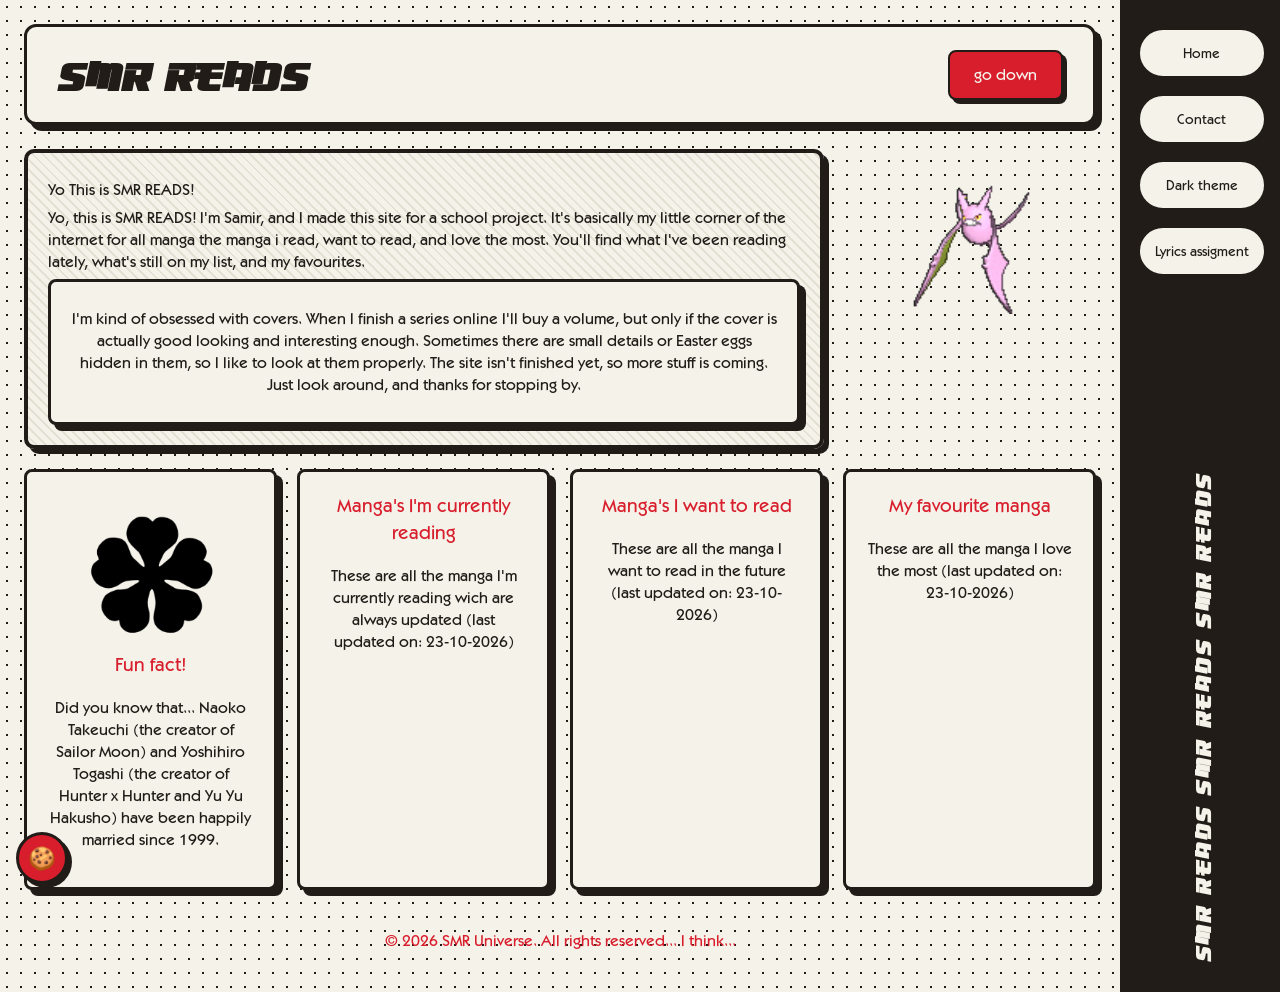
==== index.html @ 3b57c940 "update" ====
<!doctype html>
<html lang="nl">
  <head>
    <meta charset="UTF-8" />
    <meta name="viewport" content="width=device-width, initial-scale=1.0" />
    <meta name="color-scheme" content="dark light" />
    <title>SMR UNIVERSE</title>
    <link rel="stylesheet" href="./assets/style/normal.css" />
    <script src="./assets/theme.js"></script>
    <script src="./assets/cookie.js" defer></script>
  </head>

  <body>
    <aside>
      <nav>
        <ul>
          <li><a href="/">Home</a></li>
          <li><a href="/contact.html">Contact</a></li>
          <li><a href="#" id="theme-toggle">Dark theme</a></li>
          <li><a href="/Intergalactic lyrics/intergalactic.html">Lyrics assigment
          </a></li>
        </ul>
      </nav>
      <h1>SMR READS SMR READS SMR READS</h1>
    </aside>

    <header>
      <h2>SMR READS</h2>
      <a id="cta" href="#versions">go down </a>
    </header>

    <main>
      <section class="sectie-plaatje">
        <img src="./assets/style/piccies/crobat.gif" alt="Shiny Crobat" />
      </section>

      <section id="intro-tekst">
        <p>Yo This is SMR READS!</p>
        <p>Yo, this is SMR READS! I'm Samir, and I made this site for a school project. 
          It's basically my little corner of the internet for all manga the manga i read, want to read, and love the most.
          You'll find what I've been reading lately, what's still on my list, and my favourites.</p>
          <article>
        <p>I'm kind of obsessed with covers. When I finish a series online I'll buy a volume, 
          but only if the cover is actually good looking and interesting enough. Sometimes there are small details or Easter eggs hidden in them, so I like to look at them properly.
          The site isn't finished yet, so more stuff is coming. Just look around, and thanks for stopping by.</p>
          </article>
      </section>

      <section id="versions">
        <article>
          <img class="spin" src="assets/style/piccies/black clover.png" alt="Five leaf clover from black clover" />
          <h3>Fun fact!</h3>
          <p>Did you know that... Naoko Takeuchi (the creator of Sailor Moon) and Yoshihiro Togashi (the creator of Hunter x Hunter and Yu Yu Hakusho) have been happily married since 1999.</p>
        </article>

        <a class="kaart" href="manga-read.html">
          <article>
            <h3>Manga's I'm currently reading</h3>
            <p>These are all the manga I'm currently reading wich are always updated (last updated on: 23-10-2026)</p>
          </article>
        </a>

        <a class="kaart" href="manga-want.html">
          <article>
            <h3>Manga's I want to read</h3>
            <p>These are all the manga I want to read in the future (last updated on: 23-10-2026)</p>
          </article>
        </a>

        <a class="kaart" href="manga-favourite.html">
          <article>
            <h3>My favourite manga</h3>
            <p>These are all the manga I love the most (last updated on: 23-10-2026)</p>
          </article>
        </a>
      </section>
    </main>

    <footer>
      <p>&copy; 2026 SMR Universe. All rights reserved... I think...</p>
    </footer>

    <script>
      document.getElementById("cta").addEventListener("click", (e) => {
        e.preventDefault();
        document.getElementById("versions").scrollIntoView({ behavior: "smooth" });
      });
    </script>
  </body>
</html>
---- assets/style/normal.css ----
@font-face {
  font-family: "ITCKabelStdMedium";
  src: url("../type/ITCKabelStdMedium.TTF") format("truetype");
  font-weight: 800;
}

@font-face {
  font-family: "OsakaRe";
  src: url("../type/osaka-re.ttf") format("truetype");
  font-weight: normal;
  font-style: normal;
}

:root {
  --side: 160px;
  color-scheme: dark;
  color: #211c18;
  background: #d8c9a8;
}

* { box-sizing: border-box; }

html {
  scroll-behavior: smooth;
}

/* LAYOUT */
body {
  display: grid;
  grid-template-columns: 1fr var(--side);
  grid-template-rows: auto 1fr auto;
  grid-template-areas:
    "kop     zijbalk"
    "inhoud  zijbalk"
    "voet    zijbalk";
  min-height: 100vh;
  margin: 0;
  font-family: "ITCKabelStdMedium", system-ui;
  background:
    radial-gradient(circle, #211c18 1.5px, transparent 1.5px) 0 0/14px 14px,
    #f5f2ea;
}

/* ZIJBALK */
aside {
  grid-area: zijbalk;
  display: grid;
  grid-template-rows: 1fr auto;
  justify-items: center;
  gap: 24px;
  padding: 30px 0;
  border-left: 3px solid #211c18;
  background: #211c18;
}

aside nav ul {
  display: grid;
  gap: 20px;
  margin: 0;
  padding: 0;
  list-style: none;
}

aside nav a {
  display: grid;
  place-items: center;
  width: 124px;
  height: 46px;
  padding: 0 8px;
  color: #211c18;
  font-size: .9rem;
  text-decoration: none;
  border: 2px solid #f5f2ea;
  border-radius: 999px;
  background: #f5f2ea;
  transition: transform .2s ease, background .2s ease, color .2s ease;
}

aside nav a:hover {
  background: #d81e2c;
  border-color: #d81e2c;
  color: #f5f2ea;
  transform: scale(1.1) rotate(-3deg);
}

aside h1 {
  margin: 0;
  writing-mode: vertical-rl;
  transform: rotate(180deg);
  color: #f5f2ea;
  font-size: clamp(1.2rem, 2vw, 1.8rem);
  letter-spacing: .1em;
}

/* KOP */
header {
  grid-area: kop;
  display: grid;
  grid-template-columns: 1fr auto;
  align-items: center;
  gap: 16px;
  margin: 24px 24px 0;
  padding: 20px 30px;
  border: 3px solid #211c18;
  border-radius: 12px;
  background: #f5f2ea;
  box-shadow: 6px 6px 0 #211c18;
}

header h2 {
  margin: 0;
  color: #211c18;
  font-size: 3rem;
}

h1, h2 {
  font-family: "OsakaRe", serif;
}

#cta {
  padding: 12px 24px;
  color: #f5f2ea;
  text-decoration: none;
  font-weight: bold;
  background: #d81e2c;
  border: 2px solid #211c18;
  border-radius: 8px;
  box-shadow: 4px 4px 0 #211c18;
  transition: transform .15s ease, box-shadow .15s ease, background .15s ease;
}

#cta:hover {
  background: #a5121d;
  transform: translate(-2px, -2px) rotate(-2deg);
  box-shadow: 6px 6px 0 #211c18;
}

#cta:active {
  transform: translate(2px, 2px);
  box-shadow: 1px 1px 0 #211c18;
}

/* COOKIE KNOP + PANEEL (links onder) */
#cookie-toggle {
  position: fixed;
  bottom: 1rem;
  left: 1rem;
  z-index: 10000;
  width: 52px;
  height: 52px;
  padding: 0;
  font-size: 1.4rem;
  background: #d81e2c;
  border: 3px solid #211c18;
  border-radius: 50%;
  box-shadow: 4px 4px 0 #211c18;
  cursor: pointer;
  transition: transform .2s ease;
}

#cookie-toggle:hover {
  transform: rotate(-8deg) scale(1.08);
}

#cookie-popup {
  position: fixed;
  bottom: 5rem;
  left: 1rem;
  z-index: 9999;
  width: min(22rem, calc(100vw - 2rem));
  padding: 1rem;
  color: #fff;
  background: #211c18;
  border: 3px solid #d81e2c;
  border-radius: 8px;
  box-shadow: 6px 6px 0 #84121c;
}

#cookie-popup[hidden] { display: none; }

#cookie-popup .cookie-head {
  display: flex;
  justify-content: space-between;
  align-items: center;
}

#cookie-popup h2 { margin: 0; }

#cookie-close {
  width: 32px;
  height: 32px;
  padding: 0;
  color: #f5f2ea;
  background: transparent;
  border: 2px solid #f5f2ea;
  border-radius: 6px;
  cursor: pointer;
}

#cookie-popup details {
  margin: .5rem 0;
  padding: .4rem .7rem;
  border: 2px solid #f5f2ea;
  border-radius: 6px;
}

#cookie-popup summary { cursor: pointer; }
#cookie-popup ul { margin: .4rem 0 .2rem; padding-left: 1.1rem; }

#cookie-popup .cookie-actions {
  display: flex;
  gap: .5rem;
  margin-top: .7rem;
}

#cookie-popup .cookie-actions button {
  flex: 1;
  padding: .6rem 1rem;
  color: #211c18;
  background: #97d81e;
  border: 0;
  border-radius: .35rem;
  cursor: pointer;
}

#cookie-popup #cookie-reject {
  color: #fff;
  background: #d81e2c;
}

/* INHOUD */
main {
  grid-area: inhoud;
  display: grid;
  grid-template-columns: minmax(0, 1fr) 240px;
  grid-template-rows: 1fr auto;
  grid-template-areas:
    "tekst    plaatje"
    "overzicht overzicht";
  gap: 20px 2rem;
  margin: 24px;
  align-items: start;
}

.sectie-plaatje {
  grid-area: plaatje;
  width: 100%;
  min-height: 220px;
  display: flex;
  justify-content: center;
  align-items: flex-start;
}

.sectie-plaatje img {
  display: block;
  width: 220px;
  max-width: 100%;
  height: auto;
  object-fit: contain;
}

#intro-tekst {
  grid-area: tekst;
  padding: 20px;
  border: 4px solid #211c18;
  border-radius: 10px;
  background: repeating-linear-gradient(45deg, #f5f2ea 0, #f5f2ea 5px, #e4e0d4 5px, #e4e0d4 7px);
  box-shadow: 5px 5px 0 #211c18;
}

#intro-tekst p { margin: 6px 0; }

#versions {
  grid-area: overzicht;
  display: grid;
  grid-template-columns: repeat(auto-fit, minmax(160px, 1fr));
  gap: 20px;
}

article {
  padding: 20px;
  border: 3px solid #211c18;
  border-radius: 8px;
  background: #f5f2ea;
  box-shadow: 6px 6px 0 #211c18;
  text-align: center;
  transition: transform .2s ease, box-shadow .2s ease, background .2s ease;
}

article:hover {
  transform: translateY(-6px) rotate(-1deg);
  background: #fffdf7;
  box-shadow: 6px 6px 0 #d81e2c;
}

h3 { margin-top: 0; color: #d81e2c; }

/* KLIKBARE KAARTEN */
.kaart {
  display: block;
  color: inherit;
  text-decoration: none;
  border-radius: 8px;
}

.kaart article { height: 100%; }

.kaart:active article {
  transform: translate(3px, 3px);
  box-shadow: 2px 2px 0 #211c18;
}

.kaart:focus-visible {
  outline: 3px solid #d81e2c;
  outline-offset: 4px;
}

/* VOET */
footer {
  grid-area: voet;
  margin: 0 24px 24px;
  color: #d81e2c;
  text-align: center;
  font-weight: 700;
}

img, svg, video { display: block; max-width: 100%; height: auto; }
button, summary { cursor: pointer; }
button, input, select, textarea { font: inherit; }

/* MOBIEL */
@media (max-width: 700px) {
  :root { --side: clamp(100px, 25vw, 160px); }

  body {
    min-width: 0;
    grid-template-columns: minmax(0, 1fr) var(--side);
  }

  aside {
    padding: 16px 4px;
    border-left: 2px solid #211c18;
  }

  aside nav ul { gap: 14px; }

  aside nav a {
    width: clamp(84px, 21vw, 124px);
    height: 44px;
    padding: 0 4px;
    font-size: clamp(.65rem, 2.8vw, .9rem);
  }

  aside h1 {
    text-align: center;
    font-size: clamp(.9rem, 3.5vw, 1.25rem);
  }

  header {
    grid-template-columns: minmax(0, 1fr) auto;
    gap: 8px;
    margin: 12px 8px 0;
    padding: clamp(10px, 3vw, 16px);
  }

  header h2 {
    font-size: clamp(1.25rem, 6vw, 2.5rem);
    overflow-wrap: anywhere;
  }

  #cta {
    display: block;
    padding: 8px clamp(8px, 3vw, 16px);
    text-align: center;
    font-size: clamp(.7rem, 2.8vw, 1rem);
  }

  main {
    grid-template-columns: minmax(0, 1fr) minmax(80px, 30%);
    grid-template-rows: auto auto;
    grid-template-areas:
      "tekst plaatje"
      "overzicht";
    gap: 12px;
    margin: 12px 8px;
  }

  .sectie-plaatje { min-height: 0; }
  .sectie-plaatje img { width: min(220px, 100%); }

  #intro-tekst,
  article { padding: 16px; }

  #versions {
    grid-template-columns: repeat(auto-fit, minmax(min(100%, 130px), 1fr));
    gap: 12px;
  }

  footer { margin: 0 8px 12px; }
}

/* MANGA PAGINA'S */
main.lijst { display: block; }

.manga-grid {
  display: grid;
  grid-template-columns: repeat(auto-fit, minmax(200px, 1fr));
  gap: 20px;
}

.manga-grid img,
.plaatje-leeg {
  width: 100%;
  aspect-ratio: 2 / 3;
  object-fit: cover;
  margin-bottom: 12px;
  border: 3px solid #211c18;
  border-radius: 6px;
}

.plaatje-leeg {
  display: grid;
  place-items: center;
  background: #e4e0d4;
  font-size: .8rem;
}

/* KLAVER SPIN */
.spin { transition: transform .4s ease; }

.spin:hover { animation: spin 2s linear infinite; }
.spin:hover {
  animation: spin 1s linear infinite;
  transform-origin: center;
}

@keyframes spin {
  to { transform: rotate(360deg); }
}

@media (prefers-reduced-motion: reduce) {
  .spin:hover { animation: none; }
}

/* CONTACT */
.intro-kaart {
  display: flex;
  gap: 1.5rem;
  align-items: center;
  padding: 20px;
  margin-bottom: 20px;
  border: 4px solid #211c18;
  border-radius: 10px;
  box-shadow: 5px 5px 0 #211c18;
  background: repeating-linear-gradient(45deg, #f5f2ea 0, #f5f2ea 5px, #e4e0d4 5px, #e4e0d4 7px);
}

.intro-kaart h3 { margin: 0 0 6px; }
.intro-kaart p { margin: 0; }

.foto {
  width: 160px;
  height: 160px;
  flex-shrink: 0;
  object-fit: cover;
  border-radius: 50%;
  border: 3px solid #211c18;
}

.contact-grid {
  display: grid;
  grid-template-columns: repeat(auto-fit, minmax(220px, 1fr));
  gap: 20px;
}

.contact-grid a { color: #d81e2c; }

@media (max-width: 600px) {
  .intro-kaart {
    flex-direction: column;
    text-align: center;
  }
}

/* DARK MODE */
html[data-theme="dark"] { color: #f5f2ea; }

html[data-theme="dark"] body {
  background:
    radial-gradient(circle, #f5f2ea 1.5px, transparent 1.5px) 0 0/14px 14px,
    #211c18;
}

html[data-theme="dark"] aside {
  background: #f5f2ea;
  border-left-color: #f5f2ea;
}

html[data-theme="dark"] aside h1 { color: #211c18; }

html[data-theme="dark"] aside nav a {
  background: #211c18;
  border-color: #211c18;
  color: #f5f2ea;
}

html[data-theme="dark"] aside nav a:hover {
  background: #d81e2c;
  border-color: #d81e2c;
}

html[data-theme="dark"] header,
html[data-theme="dark"] article {
  background: #2e2823;
  border-color: #f5f2ea;
  box-shadow: 6px 6px 0 #f5f2ea;
}

html[data-theme="dark"] header h2 { color: #f5f2ea; }

html[data-theme="dark"] article:hover {
  background: #3a332d;
  box-shadow: 6px 6px 0 #d81e2c;
}

html[data-theme="dark"] #intro-tekst,
html[data-theme="dark"] .intro-kaart {
  border-color: #f5f2ea;
  box-shadow: 5px 5px 0 #f5f2ea;
  background: repeating-linear-gradient(45deg, #2e2823 0, #2e2823 5px, #373029 5px, #373029 7px);
}

html[data-theme="dark"] .manga-grid img,
html[data-theme="dark"] .plaatje-leeg,
html[data-theme="dark"] .foto { border-color: #f5f2ea; }

html[data-theme="dark"] .plaatje-leeg { background: #373029; }

html[data-theme="dark"] #cookie-toggle {
  border-color: #f5f2ea;
  box-shadow: 4px 4px 0 #f5f2ea;
}
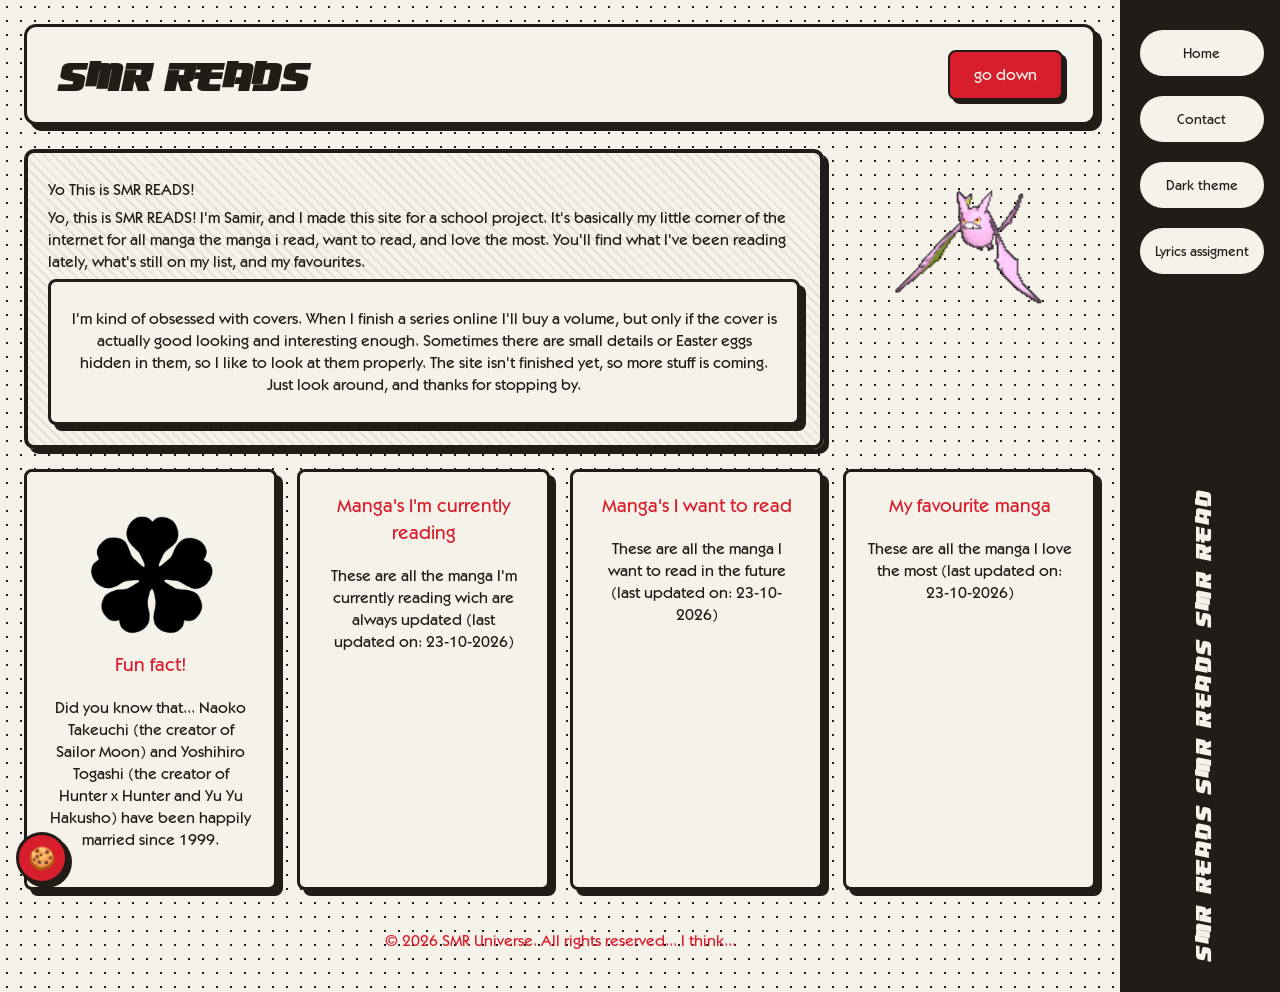
==== commit 12d2816b: "update" ====
--- a/index.html
+++ b/index.html
@@ -21,7 +21,7 @@
           </a></li>
         </ul>
       </nav>
-      <h1>SMR READS SMR READS SMR READS</h1>
+      <h1>SMR READS SMR READS SMR READ</h1>
     </aside>
 
     <header>
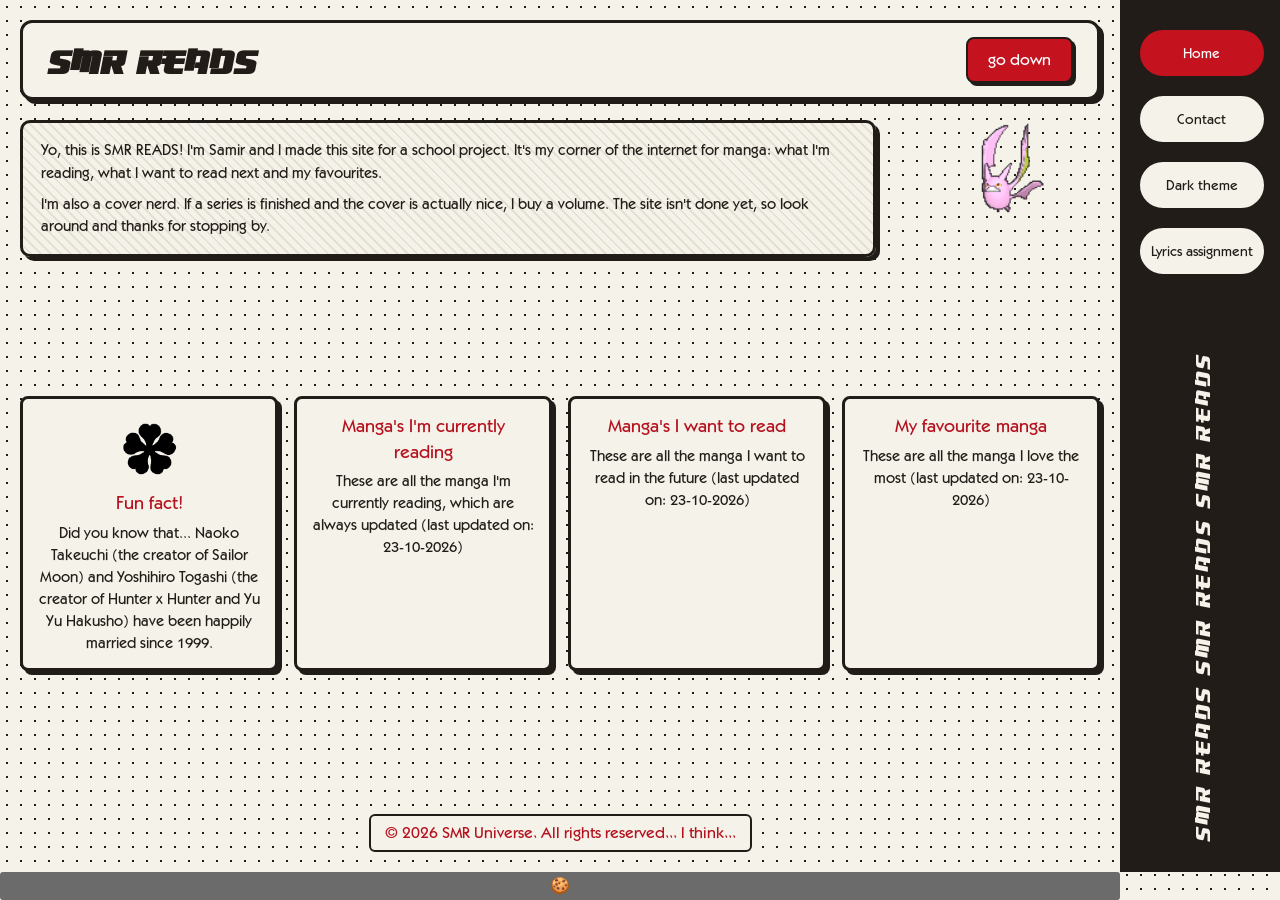
==== commit 50490d4a: "update" ====
--- a/index.html
+++ b/index.html
@@ -1,5 +1,5 @@
 <!doctype html>
-<html lang="nl">
+<html lang="en">
   <head>
     <meta charset="UTF-8" />
     <meta name="viewport" content="width=device-width, initial-scale=1.0" />
@@ -11,66 +11,68 @@
   </head>
 
   <body>
+    <a class="skip-link" href="#main">Skip to main content</a>
+
     <aside>
-      <nav>
+      <nav aria-label="Main menu">
         <ul>
-          <li><a href="/">Home</a></li>
+          <li><a href="/" aria-current="page">Home</a></li>
           <li><a href="/contact.html">Contact</a></li>
-          <li><a href="#" id="theme-toggle">Dark theme</a></li>
-          <li><a href="/Intergalactic lyrics/intergalactic.html">Lyrics assigment
-          </a></li>
+          <li><button type="button" id="theme-toggle" aria-pressed="false">Dark theme</button></li>
+          <li><a href="/Intergalactic%20lyrics/intergalactic.html">Lyrics assignment</a></li>
         </ul>
       </nav>
-      <h1>SMR READS SMR READS SMR READ</h1>
+      <p class="zijtitel" aria-hidden="true">SMR READS SMR READS SMR READS</p>
     </aside>
 
     <header>
-      <h2>SMR READS</h2>
-      <a id="cta" href="#versions">go down </a>
+      <h1>SMR READS</h1>
+      <a id="cta" href="#versions" aria-label="Go down to the manga lists">go down</a>
     </header>
 
-    <main>
+    <main id="main" tabindex="-1">
       <section class="sectie-plaatje">
-        <img src="./assets/style/piccies/crobat.gif" alt="Shiny Crobat" />
+        <img src="./assets/style/piccies/crobat.gif" alt="Shiny Crobat, a Pokémon" />
       </section>
 
       <section id="intro-tekst">
-        <p>Yo This is SMR READS!</p>
-        <p>Yo, this is SMR READS! I'm Samir, and I made this site for a school project. 
-          It's basically my little corner of the internet for all manga the manga i read, want to read, and love the most.
-          You'll find what I've been reading lately, what's still on my list, and my favourites.</p>
-          <article>
-        <p>I'm kind of obsessed with covers. When I finish a series online I'll buy a volume, 
-          but only if the cover is actually good looking and interesting enough. Sometimes there are small details or Easter eggs hidden in them, so I like to look at them properly.
-          The site isn't finished yet, so more stuff is coming. Just look around, and thanks for stopping by.</p>
-          </article>
+        <p>
+          Yo, this is SMR READS! I'm Samir and I made this site for a school
+          project. It's my corner of the internet for manga: what I'm reading,
+          what I want to read next and my favourites.
+        </p>
+        <p>
+          I'm also a cover nerd. If a series is finished and the cover is
+          actually nice, I buy a volume. The site isn't done yet, so look
+          around and thanks for stopping by.
+        </p>
       </section>
 
       <section id="versions">
         <article>
-          <img class="spin" src="assets/style/piccies/black clover.png" alt="Five leaf clover from black clover" />
-          <h3>Fun fact!</h3>
+          <img class="spin" src="assets/style/piccies/black%20clover.png" alt="" />
+          <h2>Fun fact!</h2>
           <p>Did you know that... Naoko Takeuchi (the creator of Sailor Moon) and Yoshihiro Togashi (the creator of Hunter x Hunter and Yu Yu Hakusho) have been happily married since 1999.</p>
         </article>
 
-        <a class="kaart" href="manga-read.html">
+        <a class="kaart" href="manga-read.html" aria-labelledby="t-read" aria-describedby="d-read">
           <article>
-            <h3>Manga's I'm currently reading</h3>
-            <p>These are all the manga I'm currently reading wich are always updated (last updated on: 23-10-2026)</p>
+            <h2 id="t-read">Manga's I'm currently reading</h2>
+            <p id="d-read">These are all the manga I'm currently reading, which are always updated (last updated on: 23-10-2026)</p>
           </article>
         </a>
 
-        <a class="kaart" href="manga-want.html">
+        <a class="kaart" href="manga-want.html" aria-labelledby="t-want" aria-describedby="d-want">
           <article>
-            <h3>Manga's I want to read</h3>
-            <p>These are all the manga I want to read in the future (last updated on: 23-10-2026)</p>
+            <h2 id="t-want">Manga's I want to read</h2>
+            <p id="d-want">These are all the manga I want to read in the future (last updated on: 23-10-2026)</p>
           </article>
         </a>
 
-        <a class="kaart" href="manga-favourite.html">
+        <a class="kaart" href="manga-favourite.html" aria-labelledby="t-fav" aria-describedby="d-fav">
           <article>
-            <h3>My favourite manga</h3>
-            <p>These are all the manga I love the most (last updated on: 23-10-2026)</p>
+            <h2 id="t-fav">My favourite manga</h2>
+            <p id="d-fav">These are all the manga I love the most (last updated on: 23-10-2026)</p>
           </article>
         </a>
       </section>
@@ -79,12 +81,5 @@
     <footer>
       <p>&copy; 2026 SMR Universe. All rights reserved... I think...</p>
     </footer>
-
-    <script>
-      document.getElementById("cta").addEventListener("click", (e) => {
-        e.preventDefault();
-        document.getElementById("versions").scrollIntoView({ behavior: "smooth" });
-      });
-    </script>
   </body>
 </html>
--- a/assets/style/normal.css
+++ b/assets/style/normal.css
@@ -20,9 +20,7 @@
 
 * { box-sizing: border-box; }
 
-html {
-  scroll-behavior: smooth;
-}
+html { scroll-behavior: smooth; }
 
 /* LAYOUT */
 body {
@@ -61,7 +59,8 @@
   list-style: none;
 }
 
-aside nav a {
+aside nav a,
+aside nav button {
   display: grid;
   place-items: center;
   width: 124px;
@@ -69,6 +68,8 @@
   padding: 0 8px;
   color: #211c18;
   font-size: .9rem;
+  line-height: 1.1;
+  text-align: center;
   text-decoration: none;
   border: 2px solid #f5f2ea;
   border-radius: 999px;
@@ -76,14 +77,15 @@
   transition: transform .2s ease, background .2s ease, color .2s ease;
 }
 
-aside nav a:hover {
-  background: #d81e2c;
-  border-color: #d81e2c;
-  color: #f5f2ea;
+aside nav a:hover,
+aside nav button:hover {
+  background: #c4121f;
+  border-color: #c4121f;
+  color: #fff;
   transform: scale(1.1) rotate(-3deg);
 }
 
-aside h1 {
+aside .zijtitel {
   margin: 0;
   writing-mode: vertical-rl;
   transform: rotate(180deg);
@@ -99,40 +101,39 @@
   grid-template-columns: 1fr auto;
   align-items: center;
   gap: 16px;
-  margin: 24px 24px 0;
-  padding: 20px 30px;
+  margin: 20px 20px 0;
+  padding: 14px 24px;
   border: 3px solid #211c18;
   border-radius: 12px;
   background: #f5f2ea;
-  box-shadow: 6px 6px 0 #211c18;
-}
-
-header h2 {
+  box-shadow: 4px 4px 0 #211c18;
+}
+
+header h1 {
   margin: 0;
   color: #211c18;
-  font-size: 3rem;
-}
-
-h1, h2 {
-  font-family: "OsakaRe", serif;
-}
+  font-size: 2.5rem;
+  text-transform: uppercase;
+}
+
+h1, h2, .zijtitel { font-family: "OsakaRe", serif; }
 
 #cta {
-  padding: 12px 24px;
-  color: #f5f2ea;
+  padding: 10px 20px;
+  color: #fff;
   text-decoration: none;
   font-weight: bold;
-  background: #d81e2c;
+  background: #c4121f;
   border: 2px solid #211c18;
   border-radius: 8px;
-  box-shadow: 4px 4px 0 #211c18;
+  box-shadow: 3px 3px 0 #211c18;
   transition: transform .15s ease, box-shadow .15s ease, background .15s ease;
 }
 
 #cta:hover {
   background: #a5121d;
   transform: translate(-2px, -2px) rotate(-2deg);
-  box-shadow: 6px 6px 0 #211c18;
+  box-shadow: 5px 5px 0 #211c18;
 }
 
 #cta:active {
@@ -140,34 +141,14 @@
   box-shadow: 1px 1px 0 #211c18;
 }
 
-/* COOKIE KNOP + PANEEL (links onder) */
-#cookie-toggle {
-  position: fixed;
-  bottom: 1rem;
-  left: 1rem;
-  z-index: 10000;
-  width: 52px;
-  height: 52px;
-  padding: 0;
-  font-size: 1.4rem;
-  background: #d81e2c;
-  border: 3px solid #211c18;
-  border-radius: 50%;
-  box-shadow: 4px 4px 0 #211c18;
-  cursor: pointer;
-  transition: transform .2s ease;
-}
-
-#cookie-toggle:hover {
-  transform: rotate(-8deg) scale(1.08);
-}
-
+/* COOKIE POPUP */
 #cookie-popup {
   position: fixed;
-  bottom: 5rem;
-  left: 1rem;
+  right: 1rem;
+  bottom: 1rem;
   z-index: 9999;
-  width: min(22rem, calc(100vw - 2rem));
+  width: min(22rem, calc(100% - 2rem));
+  box-sizing: border-box;
   padding: 1rem;
   color: #fff;
   background: #211c18;
@@ -176,76 +157,51 @@
   box-shadow: 6px 6px 0 #84121c;
 }
 
-#cookie-popup[hidden] { display: none; }
-
-#cookie-popup .cookie-head {
-  display: flex;
-  justify-content: space-between;
-  align-items: center;
-}
-
-#cookie-popup h2 { margin: 0; }
-
-#cookie-close {
-  width: 32px;
-  height: 32px;
-  padding: 0;
-  color: #f5f2ea;
-  background: transparent;
-  border: 2px solid #f5f2ea;
-  border-radius: 6px;
+#cookie-popup h2 { margin-top: 0; }
+
+#cookie-popup button {
+  padding: 0.6rem 1rem;
+  color: #211c18;
+  font-weight: bold;
+  background: #97d81e;
+  border: 0;
+  border-radius: 0.35rem;
   cursor: pointer;
 }
-
-#cookie-popup details {
-  margin: .5rem 0;
-  padding: .4rem .7rem;
-  border: 2px solid #f5f2ea;
-  border-radius: 6px;
-}
-
-#cookie-popup summary { cursor: pointer; }
-#cookie-popup ul { margin: .4rem 0 .2rem; padding-left: 1.1rem; }
 
 #cookie-popup .cookie-actions {
   display: flex;
-  gap: .5rem;
-  margin-top: .7rem;
-}
-
-#cookie-popup .cookie-actions button {
-  flex: 1;
-  padding: .6rem 1rem;
-  color: #211c18;
-  background: #97d81e;
-  border: 0;
-  border-radius: .35rem;
-  cursor: pointer;
+  gap: 0.5rem;
 }
 
 #cookie-popup #cookie-reject {
   color: #fff;
-  background: #d81e2c;
+  background: #c4121f;
+}
+
+#cookie-popup .cookie-info {
+  margin-bottom: 0.75rem;
+  font-size: 0.85rem;
+  line-height: 1.4;
 }
 
 /* INHOUD */
 main {
   grid-area: inhoud;
   display: grid;
-  grid-template-columns: minmax(0, 1fr) 240px;
-  grid-template-rows: 1fr auto;
+  grid-template-columns: minmax(0, 1fr) 200px;
+  grid-template-rows: auto auto;
   grid-template-areas:
     "tekst    plaatje"
     "overzicht overzicht";
-  gap: 20px 2rem;
-  margin: 24px;
+  gap: 16px 1.5rem;
+  margin: 20px;
   align-items: start;
 }
 
 .sectie-plaatje {
   grid-area: plaatje;
   width: 100%;
-  min-height: 220px;
   display: flex;
   justify-content: center;
   align-items: flex-start;
@@ -253,7 +209,7 @@
 
 .sectie-plaatje img {
   display: block;
-  width: 220px;
+  width: 180px;
   max-width: 100%;
   height: auto;
   object-fit: contain;
@@ -261,39 +217,52 @@
 
 #intro-tekst {
   grid-area: tekst;
-  padding: 20px;
-  border: 4px solid #211c18;
+  padding: 16px 18px;
+  font-size: .95rem;
+  line-height: 1.5;
+  border: 3px solid #211c18;
   border-radius: 10px;
   background: repeating-linear-gradient(45deg, #f5f2ea 0, #f5f2ea 5px, #e4e0d4 5px, #e4e0d4 7px);
-  box-shadow: 5px 5px 0 #211c18;
-}
-
-#intro-tekst p { margin: 6px 0; }
+  box-shadow: 4px 4px 0 #211c18;
+}
+
+#intro-tekst p { margin: 0 0 8px; }
+#intro-tekst p:last-child { margin-bottom: 0; }
 
 #versions {
   grid-area: overzicht;
   display: grid;
-  grid-template-columns: repeat(auto-fit, minmax(160px, 1fr));
-  gap: 20px;
+  grid-template-columns: repeat(auto-fit, minmax(150px, 1fr));
+  gap: 16px;
 }
 
 article {
-  padding: 20px;
+  padding: 14px;
+  font-size: .95rem;
+  line-height: 1.45;
   border: 3px solid #211c18;
   border-radius: 8px;
   background: #f5f2ea;
-  box-shadow: 6px 6px 0 #211c18;
+  box-shadow: 4px 4px 0 #211c18;
   text-align: center;
   transition: transform .2s ease, box-shadow .2s ease, background .2s ease;
 }
 
 article:hover {
-  transform: translateY(-6px) rotate(-1deg);
+  transform: translateY(-4px) rotate(-1deg);
   background: #fffdf7;
-  box-shadow: 6px 6px 0 #d81e2c;
-}
-
-h3 { margin-top: 0; color: #d81e2c; }
+  box-shadow: 4px 4px 0 #c4121f;
+}
+
+article h2,
+.intro-kaart h2 {
+  margin: 0 0 6px;
+  color: #b5121f;
+  font-family: inherit;
+  font-size: 1.1rem;
+}
+
+article p { margin: 0; }
 
 /* KLIKBARE KAARTEN */
 .kaart {
@@ -307,21 +276,30 @@
 
 .kaart:active article {
   transform: translate(3px, 3px);
-  box-shadow: 2px 2px 0 #211c18;
+  box-shadow: 1px 1px 0 #211c18;
 }
 
 .kaart:focus-visible {
-  outline: 3px solid #d81e2c;
+  outline: 3px solid #c4121f;
   outline-offset: 4px;
 }
 
 /* VOET */
 footer {
   grid-area: voet;
-  margin: 0 24px 24px;
-  color: #d81e2c;
+  margin: 0 20px 20px;
   text-align: center;
   font-weight: 700;
+}
+
+footer p {
+  display: inline-block;
+  margin: 0;
+  padding: 6px 14px;
+  color: #b5121f;
+  background: #f5f2ea;
+  border: 2px solid #211c18;
+  border-radius: 6px;
 }
 
 img, svg, video { display: block; max-width: 100%; height: auto; }
@@ -344,14 +322,15 @@
 
   aside nav ul { gap: 14px; }
 
-  aside nav a {
+  aside nav a,
+  aside nav button {
     width: clamp(84px, 21vw, 124px);
     height: 44px;
     padding: 0 4px;
     font-size: clamp(.65rem, 2.8vw, .9rem);
   }
 
-  aside h1 {
+  aside .zijtitel {
     text-align: center;
     font-size: clamp(.9rem, 3.5vw, 1.25rem);
   }
@@ -360,36 +339,34 @@
     grid-template-columns: minmax(0, 1fr) auto;
     gap: 8px;
     margin: 12px 8px 0;
-    padding: clamp(10px, 3vw, 16px);
-  }
-
-  header h2 {
-    font-size: clamp(1.25rem, 6vw, 2.5rem);
+    padding: clamp(10px, 3vw, 14px);
+  }
+
+  header h1 {
+    font-size: clamp(1.25rem, 6vw, 2.2rem);
     overflow-wrap: anywhere;
   }
 
   #cta {
     display: block;
-    padding: 8px clamp(8px, 3vw, 16px);
+    padding: 8px clamp(8px, 3vw, 14px);
     text-align: center;
     font-size: clamp(.7rem, 2.8vw, 1rem);
   }
 
   main {
     grid-template-columns: minmax(0, 1fr) minmax(80px, 30%);
-    grid-template-rows: auto auto;
     grid-template-areas:
       "tekst plaatje"
-      "overzicht";
+      "overzicht overzicht";
     gap: 12px;
     margin: 12px 8px;
   }
 
-  .sectie-plaatje { min-height: 0; }
-  .sectie-plaatje img { width: min(220px, 100%); }
+  .sectie-plaatje img { width: min(180px, 100%); }
 
   #intro-tekst,
-  article { padding: 16px; }
+  article { padding: 12px; }
 
   #versions {
     grid-template-columns: repeat(auto-fit, minmax(min(100%, 130px), 1fr));
@@ -397,6 +374,16 @@
   }
 
   footer { margin: 0 8px 12px; }
+
+  #cookie-popup {
+    right: 0.75rem;
+    bottom: 0.75rem;
+    width: min(22rem, calc(100vw - var(--side) - 1.5rem));
+  }
+
+  #cookie-popup .cookie-actions { flex-wrap: wrap; }
+
+  #cookie-popup button { flex: 1 1 8rem; }
 }
 
 /* MANGA PAGINA'S */
@@ -404,8 +391,8 @@
 
 .manga-grid {
   display: grid;
-  grid-template-columns: repeat(auto-fit, minmax(200px, 1fr));
-  gap: 20px;
+  grid-template-columns: repeat(auto-fit, minmax(180px, 1fr));
+  gap: 16px;
 }
 
 .manga-grid img,
@@ -413,7 +400,7 @@
   width: 100%;
   aspect-ratio: 2 / 3;
   object-fit: cover;
-  margin-bottom: 12px;
+  margin-bottom: 10px;
   border: 3px solid #211c18;
   border-radius: 6px;
 }
@@ -426,13 +413,13 @@
 }
 
 /* KLAVER SPIN */
-.spin { transition: transform .4s ease; }
+.spin {
+  width: 90px;
+  margin: 0 auto 8px;
+  transition: transform .4s ease;
+}
 
 .spin:hover { animation: spin 2s linear infinite; }
-.spin:hover {
-  animation: spin 1s linear infinite;
-  transform-origin: center;
-}
 
 @keyframes spin {
   to { transform: rotate(360deg); }
@@ -445,22 +432,23 @@
 /* CONTACT */
 .intro-kaart {
   display: flex;
-  gap: 1.5rem;
+  gap: 1.25rem;
   align-items: center;
-  padding: 20px;
-  margin-bottom: 20px;
-  border: 4px solid #211c18;
+  padding: 16px 18px;
+  margin-bottom: 16px;
+  font-size: .95rem;
+  line-height: 1.5;
+  border: 3px solid #211c18;
   border-radius: 10px;
-  box-shadow: 5px 5px 0 #211c18;
+  box-shadow: 4px 4px 0 #211c18;
   background: repeating-linear-gradient(45deg, #f5f2ea 0, #f5f2ea 5px, #e4e0d4 5px, #e4e0d4 7px);
 }
 
-.intro-kaart h3 { margin: 0 0 6px; }
 .intro-kaart p { margin: 0; }
 
 .foto {
-  width: 160px;
-  height: 160px;
+  width: 130px;
+  height: 130px;
   flex-shrink: 0;
   object-fit: cover;
   border-radius: 50%;
@@ -470,10 +458,11 @@
 .contact-grid {
   display: grid;
   grid-template-columns: repeat(auto-fit, minmax(220px, 1fr));
-  gap: 20px;
-}
-
-.contact-grid a { color: #d81e2c; }
+  gap: 16px;
+}
+
+.contact-grid a,
+#intro-tekst a { color: #b5121f; }
 
 @media (max-width: 600px) {
   .intro-kaart {
@@ -482,13 +471,60 @@
   }
 }
 
+/* TOEGANKELIJKHEID */
+aside nav a[aria-current="page"] {
+  background: #c4121f;
+  border-color: #c4121f;
+  color: #fff;
+}
+
+.skip-link {
+  position: absolute;
+  top: -100px;
+  left: 8px;
+  z-index: 10000;
+  padding: 10px 16px;
+  color: #fff;
+  font-weight: bold;
+  background: #211c18;
+  border: 3px solid #ffd84d;
+  border-radius: 8px;
+}
+
+.skip-link:focus { top: 8px; }
+
+main:focus { outline: none; }
+
+a:focus-visible,
+button:focus-visible {
+  outline: 3px solid #c4121f;
+  outline-offset: 3px;
+}
+
+aside nav a:focus-visible,
+aside nav button:focus-visible { outline-color: #ffd84d; }
+
+@media (prefers-reduced-motion: reduce) {
+  html { scroll-behavior: auto; }
+
+  *, *::before, *::after {
+    transition: none !important;
+    animation: none !important;
+  }
+
+  aside nav a:hover,
+  aside nav button:hover,
+  #cta:hover,
+  article:hover { transform: none; }
+}
+
 /* DARK MODE */
-html[data-theme="dark"] { color: #f5f2ea; }
+html[data-theme="dark"] { color: #fff6e8; }
 
 html[data-theme="dark"] body {
   background:
-    radial-gradient(circle, #f5f2ea 1.5px, transparent 1.5px) 0 0/14px 14px,
-    #211c18;
+    radial-gradient(circle, #4a423b 1.5px, transparent 1.5px) 0 0/14px 14px,
+    #14110f;
 }
 
 html[data-theme="dark"] aside {
@@ -496,47 +532,79 @@
   border-left-color: #f5f2ea;
 }
 
-html[data-theme="dark"] aside h1 { color: #211c18; }
-
-html[data-theme="dark"] aside nav a {
+html[data-theme="dark"] aside .zijtitel { color: #211c18; }
+
+html[data-theme="dark"] aside nav a,
+html[data-theme="dark"] aside nav button {
   background: #211c18;
   border-color: #211c18;
-  color: #f5f2ea;
-}
-
-html[data-theme="dark"] aside nav a:hover {
-  background: #d81e2c;
-  border-color: #d81e2c;
+  color: #fff6e8;
+}
+
+html[data-theme="dark"] aside nav a:hover,
+html[data-theme="dark"] aside nav button:hover {
+  background: #ffd84d;
+  border-color: #ffd84d;
+  color: #14110f;
 }
 
 html[data-theme="dark"] header,
 html[data-theme="dark"] article {
-  background: #2e2823;
-  border-color: #f5f2ea;
-  box-shadow: 6px 6px 0 #f5f2ea;
-}
-
-html[data-theme="dark"] header h2 { color: #f5f2ea; }
+  background: #26211c;
+  border-color: #fff6e8;
+  box-shadow: 4px 4px 0 #fff6e8;
+}
+
+html[data-theme="dark"] header h1,
+html[data-theme="dark"] article h2,
+html[data-theme="dark"] .intro-kaart h2 { color: #ffd84d; }
 
 html[data-theme="dark"] article:hover {
-  background: #3a332d;
-  box-shadow: 6px 6px 0 #d81e2c;
-}
+  background: #332c26;
+  box-shadow: 4px 4px 0 #ffd84d;
+}
+
+html[data-theme="dark"] #cta {
+  color: #14110f;
+  background: #ffd84d;
+  border-color: #fff6e8;
+  box-shadow: 3px 3px 0 #fff6e8;
+}
+
+html[data-theme="dark"] #cta:hover { background: #ffe680; }
 
 html[data-theme="dark"] #intro-tekst,
 html[data-theme="dark"] .intro-kaart {
-  border-color: #f5f2ea;
-  box-shadow: 5px 5px 0 #f5f2ea;
-  background: repeating-linear-gradient(45deg, #2e2823 0, #2e2823 5px, #373029 5px, #373029 7px);
-}
+  border-color: #fff6e8;
+  box-shadow: 4px 4px 0 #fff6e8;
+  background: repeating-linear-gradient(45deg, #26211c 0, #26211c 5px, #2d2721 5px, #2d2721 7px);
+}
+
+html[data-theme="dark"] .contact-grid a,
+html[data-theme="dark"] #intro-tekst a { color: #ffd84d; }
+
+html[data-theme="dark"] footer p {
+  color: #ffd84d;
+  background: #26211c;
+  border-color: #fff6e8;
+}
+
+html[data-theme="dark"] .kaart:focus-visible { outline-color: #ffd84d; }
 
 html[data-theme="dark"] .manga-grid img,
 html[data-theme="dark"] .plaatje-leeg,
-html[data-theme="dark"] .foto { border-color: #f5f2ea; }
+html[data-theme="dark"] .foto { border-color: #fff6e8; }
 
 html[data-theme="dark"] .plaatje-leeg { background: #373029; }
 
-html[data-theme="dark"] #cookie-toggle {
-  border-color: #f5f2ea;
-  box-shadow: 4px 4px 0 #f5f2ea;
-}+html[data-theme="dark"] aside nav a[aria-current="page"] {
+  background: #ffd84d;
+  border-color: #ffd84d;
+  color: #14110f;
+}
+
+html[data-theme="dark"] a:focus-visible,
+html[data-theme="dark"] button:focus-visible { outline-color: #ffd84d; }
+
+html[data-theme="dark"] aside nav a:focus-visible,
+html[data-theme="dark"] aside nav button:focus-visible { outline-color: #c4121f; }
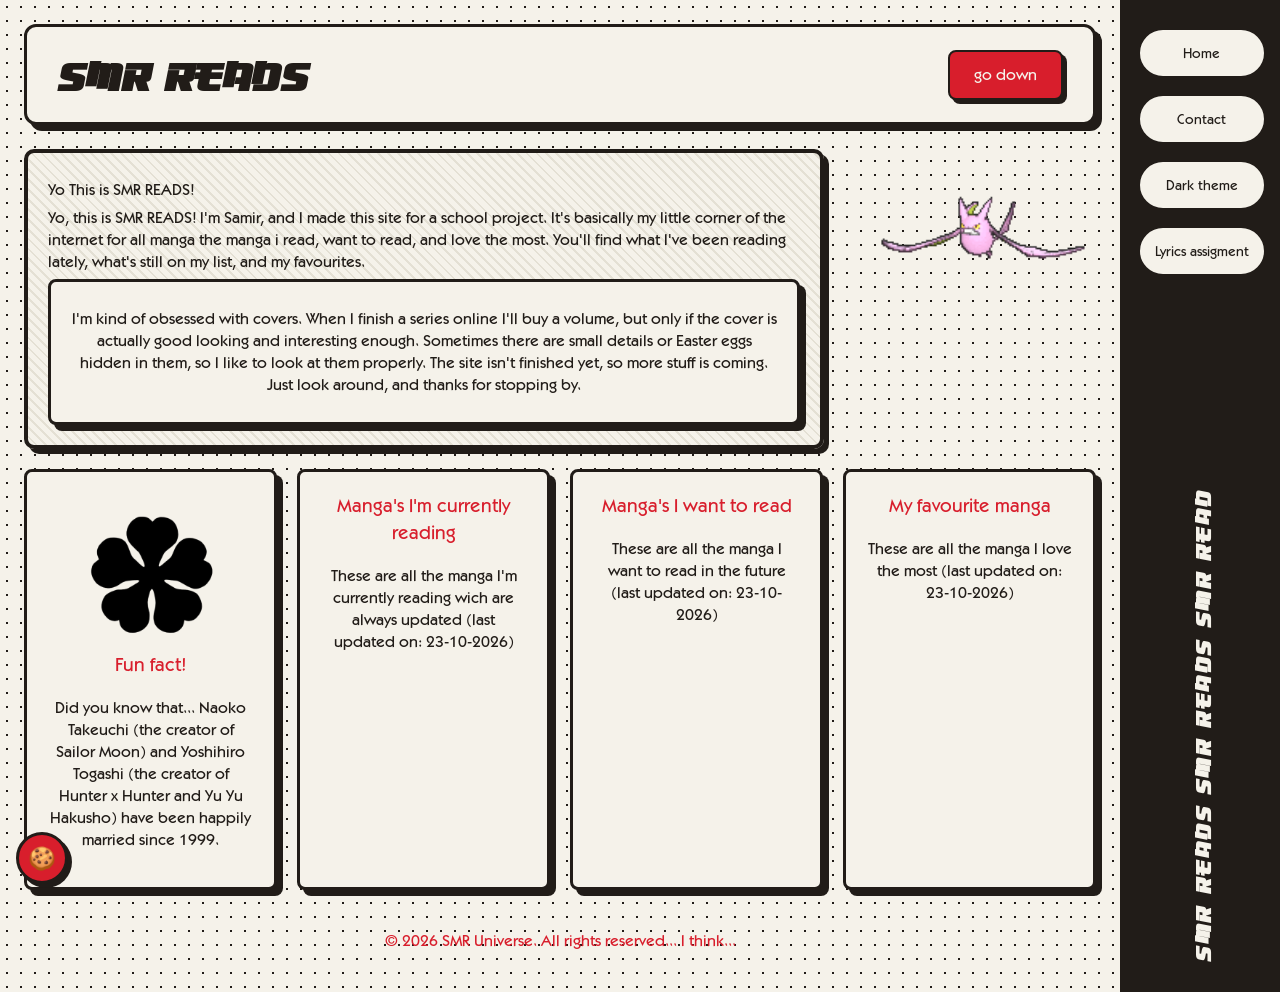
==== commit a71e14a4: "update" ====
--- a/index.html
+++ b/index.html
@@ -1,5 +1,5 @@
 <!doctype html>
-<html lang="en">
+<html lang="nl">
   <head>
     <meta charset="UTF-8" />
     <meta name="viewport" content="width=device-width, initial-scale=1.0" />
@@ -11,68 +11,66 @@
   </head>
 
   <body>
-    <a class="skip-link" href="#main">Skip to main content</a>
-
     <aside>
-      <nav aria-label="Main menu">
+      <nav>
         <ul>
-          <li><a href="/" aria-current="page">Home</a></li>
+          <li><a href="/">Home</a></li>
           <li><a href="/contact.html">Contact</a></li>
-          <li><button type="button" id="theme-toggle" aria-pressed="false">Dark theme</button></li>
-          <li><a href="/Intergalactic%20lyrics/intergalactic.html">Lyrics assignment</a></li>
+          <li><a href="#" id="theme-toggle">Dark theme</a></li>
+          <li><a href="/Intergalactic lyrics/intergalactic.html">Lyrics assigment
+          </a></li>
         </ul>
       </nav>
-      <p class="zijtitel" aria-hidden="true">SMR READS SMR READS SMR READS</p>
+      <h1>SMR READS SMR READS SMR READ</h1>
     </aside>
 
     <header>
-      <h1>SMR READS</h1>
-      <a id="cta" href="#versions" aria-label="Go down to the manga lists">go down</a>
+      <h2>SMR READS</h2>
+      <a id="cta" href="#versions">go down </a>
     </header>
 
-    <main id="main" tabindex="-1">
+    <main>
       <section class="sectie-plaatje">
-        <img src="./assets/style/piccies/crobat.gif" alt="Shiny Crobat, a Pokémon" />
+        <img src="./assets/style/piccies/crobat.gif" alt="Shiny Crobat" />
       </section>
 
       <section id="intro-tekst">
-        <p>
-          Yo, this is SMR READS! I'm Samir and I made this site for a school
-          project. It's my corner of the internet for manga: what I'm reading,
-          what I want to read next and my favourites.
-        </p>
-        <p>
-          I'm also a cover nerd. If a series is finished and the cover is
-          actually nice, I buy a volume. The site isn't done yet, so look
-          around and thanks for stopping by.
-        </p>
+        <p>Yo This is SMR READS!</p>
+        <p>Yo, this is SMR READS! I'm Samir, and I made this site for a school project. 
+          It's basically my little corner of the internet for all manga the manga i read, want to read, and love the most.
+          You'll find what I've been reading lately, what's still on my list, and my favourites.</p>
+          <article>
+        <p>I'm kind of obsessed with covers. When I finish a series online I'll buy a volume, 
+          but only if the cover is actually good looking and interesting enough. Sometimes there are small details or Easter eggs hidden in them, so I like to look at them properly.
+          The site isn't finished yet, so more stuff is coming. Just look around, and thanks for stopping by.</p>
+          </article>
       </section>
 
       <section id="versions">
         <article>
-          <img class="spin" src="assets/style/piccies/black%20clover.png" alt="" />
-          <h2>Fun fact!</h2>
+          <img class="spin" src="assets/style/piccies/black clover.png" alt="Five leaf clover from black clover" />
+          <h3>Fun fact!</h3>
           <p>Did you know that... Naoko Takeuchi (the creator of Sailor Moon) and Yoshihiro Togashi (the creator of Hunter x Hunter and Yu Yu Hakusho) have been happily married since 1999.</p>
         </article>
 
-        <a class="kaart" href="manga-read.html" aria-labelledby="t-read" aria-describedby="d-read">
+        <a class="kaart" href="manga-read.html">
           <article>
-            <h2 id="t-read">Manga's I'm currently reading</h2>
-            <p id="d-read">These are all the manga I'm currently reading, which are always updated (last updated on: 23-10-2026)</p>
+            <h3>Manga's I'm currently reading</h3>
+            <p>These are all the manga I'm currently reading wich are always updated (last updated on: 23-10-2026)</p>
           </article>
         </a>
 
-        <a class="kaart" href="manga-want.html" aria-labelledby="t-want" aria-describedby="d-want">
+        <a class="kaart" href="manga-want.html">
           <article>
-            <h2 id="t-want">Manga's I want to read</h2>
-            <p id="d-want">These are all the manga I want to read in the future (last updated on: 23-10-2026)</p>
+            <h3>Manga's I want to read</h3>
+            <p>These are all the manga I want to read in the future (last updated on: 23-10-2026)</p>
           </article>
         </a>
 
-        <a class="kaart" href="manga-favourite.html" aria-labelledby="t-fav" aria-describedby="d-fav">
+        <a class="kaart" href="manga-favourite.html">
           <article>
-            <h2 id="t-fav">My favourite manga</h2>
-            <p id="d-fav">These are all the manga I love the most (last updated on: 23-10-2026)</p>
+            <h3>My favourite manga</h3>
+            <p>These are all the manga I love the most (last updated on: 23-10-2026)</p>
           </article>
         </a>
       </section>
@@ -81,5 +79,12 @@
     <footer>
       <p>&copy; 2026 SMR Universe. All rights reserved... I think...</p>
     </footer>
+
+    <script>
+      document.getElementById("cta").addEventListener("click", (e) => {
+        e.preventDefault();
+        document.getElementById("versions").scrollIntoView({ behavior: "smooth" });
+      });
+    </script>
   </body>
 </html>
--- a/assets/style/normal.css
+++ b/assets/style/normal.css
@@ -20,7 +20,9 @@
 
 * { box-sizing: border-box; }
 
-html { scroll-behavior: smooth; }
+html {
+  scroll-behavior: smooth;
+}
 
 /* LAYOUT */
 body {
@@ -59,8 +61,7 @@
   list-style: none;
 }
 
-aside nav a,
-aside nav button {
+aside nav a {
   display: grid;
   place-items: center;
   width: 124px;
@@ -68,8 +69,6 @@
   padding: 0 8px;
   color: #211c18;
   font-size: .9rem;
-  line-height: 1.1;
-  text-align: center;
   text-decoration: none;
   border: 2px solid #f5f2ea;
   border-radius: 999px;
@@ -77,15 +76,14 @@
   transition: transform .2s ease, background .2s ease, color .2s ease;
 }
 
-aside nav a:hover,
-aside nav button:hover {
-  background: #c4121f;
-  border-color: #c4121f;
-  color: #fff;
+aside nav a:hover {
+  background: #d81e2c;
+  border-color: #d81e2c;
+  color: #f5f2ea;
   transform: scale(1.1) rotate(-3deg);
 }
 
-aside .zijtitel {
+aside h1 {
   margin: 0;
   writing-mode: vertical-rl;
   transform: rotate(180deg);
@@ -101,39 +99,40 @@
   grid-template-columns: 1fr auto;
   align-items: center;
   gap: 16px;
-  margin: 20px 20px 0;
-  padding: 14px 24px;
+  margin: 24px 24px 0;
+  padding: 20px 30px;
   border: 3px solid #211c18;
   border-radius: 12px;
   background: #f5f2ea;
-  box-shadow: 4px 4px 0 #211c18;
-}
-
-header h1 {
+  box-shadow: 6px 6px 0 #211c18;
+}
+
+header h2 {
   margin: 0;
   color: #211c18;
-  font-size: 2.5rem;
-  text-transform: uppercase;
-}
-
-h1, h2, .zijtitel { font-family: "OsakaRe", serif; }
+  font-size: 3rem;
+}
+
+h1, h2 {
+  font-family: "OsakaRe", serif;
+}
 
 #cta {
-  padding: 10px 20px;
-  color: #fff;
+  padding: 12px 24px;
+  color: #f5f2ea;
   text-decoration: none;
   font-weight: bold;
-  background: #c4121f;
+  background: #d81e2c;
   border: 2px solid #211c18;
   border-radius: 8px;
-  box-shadow: 3px 3px 0 #211c18;
+  box-shadow: 4px 4px 0 #211c18;
   transition: transform .15s ease, box-shadow .15s ease, background .15s ease;
 }
 
 #cta:hover {
   background: #a5121d;
   transform: translate(-2px, -2px) rotate(-2deg);
-  box-shadow: 5px 5px 0 #211c18;
+  box-shadow: 6px 6px 0 #211c18;
 }
 
 #cta:active {
@@ -141,14 +140,34 @@
   box-shadow: 1px 1px 0 #211c18;
 }
 
-/* COOKIE POPUP */
+/* COOKIE KNOP + PANEEL (links onder) */
+#cookie-toggle {
+  position: fixed;
+  bottom: 1rem;
+  left: 1rem;
+  z-index: 10000;
+  width: 52px;
+  height: 52px;
+  padding: 0;
+  font-size: 1.4rem;
+  background: #d81e2c;
+  border: 3px solid #211c18;
+  border-radius: 50%;
+  box-shadow: 4px 4px 0 #211c18;
+  cursor: pointer;
+  transition: transform .2s ease;
+}
+
+#cookie-toggle:hover {
+  transform: rotate(-8deg) scale(1.08);
+}
+
 #cookie-popup {
   position: fixed;
-  right: 1rem;
-  bottom: 1rem;
+  bottom: 5rem;
+  left: 1rem;
   z-index: 9999;
-  width: min(22rem, calc(100% - 2rem));
-  box-sizing: border-box;
+  width: min(22rem, calc(100vw - 2rem));
   padding: 1rem;
   color: #fff;
   background: #211c18;
@@ -157,51 +176,76 @@
   box-shadow: 6px 6px 0 #84121c;
 }
 
-#cookie-popup h2 { margin-top: 0; }
-
-#cookie-popup button {
-  padding: 0.6rem 1rem;
+#cookie-popup[hidden] { display: none; }
+
+#cookie-popup .cookie-head {
+  display: flex;
+  justify-content: space-between;
+  align-items: center;
+}
+
+#cookie-popup h2 { margin: 0; }
+
+#cookie-close {
+  width: 32px;
+  height: 32px;
+  padding: 0;
+  color: #f5f2ea;
+  background: transparent;
+  border: 2px solid #f5f2ea;
+  border-radius: 6px;
+  cursor: pointer;
+}
+
+#cookie-popup details {
+  margin: .5rem 0;
+  padding: .4rem .7rem;
+  border: 2px solid #f5f2ea;
+  border-radius: 6px;
+}
+
+#cookie-popup summary { cursor: pointer; }
+#cookie-popup ul { margin: .4rem 0 .2rem; padding-left: 1.1rem; }
+
+#cookie-popup .cookie-actions {
+  display: flex;
+  gap: .5rem;
+  margin-top: .7rem;
+}
+
+#cookie-popup .cookie-actions button {
+  flex: 1;
+  padding: .6rem 1rem;
   color: #211c18;
-  font-weight: bold;
   background: #97d81e;
   border: 0;
-  border-radius: 0.35rem;
+  border-radius: .35rem;
   cursor: pointer;
-}
-
-#cookie-popup .cookie-actions {
-  display: flex;
-  gap: 0.5rem;
 }
 
 #cookie-popup #cookie-reject {
   color: #fff;
-  background: #c4121f;
-}
-
-#cookie-popup .cookie-info {
-  margin-bottom: 0.75rem;
-  font-size: 0.85rem;
-  line-height: 1.4;
+  background: #d81e2c;
 }
 
 /* INHOUD */
 main {
   grid-area: inhoud;
   display: grid;
-  grid-template-columns: minmax(0, 1fr) 200px;
-  grid-template-rows: auto auto;
+  grid-template-columns: minmax(0, 1fr) 240px;
+  grid-template-rows: 1fr auto;
   grid-template-areas:
     "tekst    plaatje"
     "overzicht overzicht";
-  gap: 16px 1.5rem;
-  margin: 20px;
+  gap: 20px 2rem;
+  margin: 24px;
   align-items: start;
 }
 
 .sectie-plaatje {
   grid-area: plaatje;
   width: 100%;
+  min-height: 220px;
   display: flex;
   justify-content: center;
   align-items: flex-start;
@@ -209,7 +253,7 @@
 
 .sectie-plaatje img {
   display: block;
-  width: 180px;
+  width: 220px;
   max-width: 100%;
   height: auto;
   object-fit: contain;
@@ -217,52 +261,39 @@
 
 #intro-tekst {
   grid-area: tekst;
-  padding: 16px 18px;
-  font-size: .95rem;
-  line-height: 1.5;
-  border: 3px solid #211c18;
+  padding: 20px;
+  border: 4px solid #211c18;
   border-radius: 10px;
   background: repeating-linear-gradient(45deg, #f5f2ea 0, #f5f2ea 5px, #e4e0d4 5px, #e4e0d4 7px);
-  box-shadow: 4px 4px 0 #211c18;
-}
-
-#intro-tekst p { margin: 0 0 8px; }
-#intro-tekst p:last-child { margin-bottom: 0; }
+  box-shadow: 5px 5px 0 #211c18;
+}
+
+#intro-tekst p { margin: 6px 0; }
 
 #versions {
   grid-area: overzicht;
   display: grid;
-  grid-template-columns: repeat(auto-fit, minmax(150px, 1fr));
-  gap: 16px;
+  grid-template-columns: repeat(auto-fit, minmax(160px, 1fr));
+  gap: 20px;
 }
 
 article {
-  padding: 14px;
-  font-size: .95rem;
-  line-height: 1.45;
+  padding: 20px;
   border: 3px solid #211c18;
   border-radius: 8px;
   background: #f5f2ea;
-  box-shadow: 4px 4px 0 #211c18;
+  box-shadow: 6px 6px 0 #211c18;
   text-align: center;
   transition: transform .2s ease, box-shadow .2s ease, background .2s ease;
 }
 
 article:hover {
-  transform: translateY(-4px) rotate(-1deg);
+  transform: translateY(-6px) rotate(-1deg);
   background: #fffdf7;
-  box-shadow: 4px 4px 0 #c4121f;
-}
-
-article h2,
-.intro-kaart h2 {
-  margin: 0 0 6px;
-  color: #b5121f;
-  font-family: inherit;
-  font-size: 1.1rem;
-}
-
-article p { margin: 0; }
+  box-shadow: 6px 6px 0 #d81e2c;
+}
+
+h3 { margin-top: 0; color: #d81e2c; }
 
 /* KLIKBARE KAARTEN */
 .kaart {
@@ -276,30 +307,21 @@
 
 .kaart:active article {
   transform: translate(3px, 3px);
-  box-shadow: 1px 1px 0 #211c18;
+  box-shadow: 2px 2px 0 #211c18;
 }
 
 .kaart:focus-visible {
-  outline: 3px solid #c4121f;
+  outline: 3px solid #d81e2c;
   outline-offset: 4px;
 }
 
 /* VOET */
 footer {
   grid-area: voet;
-  margin: 0 20px 20px;
+  margin: 0 24px 24px;
+  color: #d81e2c;
   text-align: center;
   font-weight: 700;
-}
-
-footer p {
-  display: inline-block;
-  margin: 0;
-  padding: 6px 14px;
-  color: #b5121f;
-  background: #f5f2ea;
-  border: 2px solid #211c18;
-  border-radius: 6px;
 }
 
 img, svg, video { display: block; max-width: 100%; height: auto; }
@@ -322,15 +344,14 @@
 
   aside nav ul { gap: 14px; }
 
-  aside nav a,
-  aside nav button {
+  aside nav a {
     width: clamp(84px, 21vw, 124px);
     height: 44px;
     padding: 0 4px;
     font-size: clamp(.65rem, 2.8vw, .9rem);
   }
 
-  aside .zijtitel {
+  aside h1 {
     text-align: center;
     font-size: clamp(.9rem, 3.5vw, 1.25rem);
   }
@@ -339,34 +360,36 @@
     grid-template-columns: minmax(0, 1fr) auto;
     gap: 8px;
     margin: 12px 8px 0;
-    padding: clamp(10px, 3vw, 14px);
-  }
-
-  header h1 {
-    font-size: clamp(1.25rem, 6vw, 2.2rem);
+    padding: clamp(10px, 3vw, 16px);
+  }
+
+  header h2 {
+    font-size: clamp(1.25rem, 6vw, 2.5rem);
     overflow-wrap: anywhere;
   }
 
   #cta {
     display: block;
-    padding: 8px clamp(8px, 3vw, 14px);
+    padding: 8px clamp(8px, 3vw, 16px);
     text-align: center;
     font-size: clamp(.7rem, 2.8vw, 1rem);
   }
 
   main {
     grid-template-columns: minmax(0, 1fr) minmax(80px, 30%);
+    grid-template-rows: auto auto;
     grid-template-areas:
       "tekst plaatje"
-      "overzicht overzicht";
+      "overzicht";
     gap: 12px;
     margin: 12px 8px;
   }
 
-  .sectie-plaatje img { width: min(180px, 100%); }
+  .sectie-plaatje { min-height: 0; }
+  .sectie-plaatje img { width: min(220px, 100%); }
 
   #intro-tekst,
-  article { padding: 12px; }
+  article { padding: 16px; }
 
   #versions {
     grid-template-columns: repeat(auto-fit, minmax(min(100%, 130px), 1fr));
@@ -374,16 +397,6 @@
   }
 
   footer { margin: 0 8px 12px; }
-
-  #cookie-popup {
-    right: 0.75rem;
-    bottom: 0.75rem;
-    width: min(22rem, calc(100vw - var(--side) - 1.5rem));
-  }
-
-  #cookie-popup .cookie-actions { flex-wrap: wrap; }
-
-  #cookie-popup button { flex: 1 1 8rem; }
 }
 
 /* MANGA PAGINA'S */
@@ -391,8 +404,8 @@
 
 .manga-grid {
   display: grid;
-  grid-template-columns: repeat(auto-fit, minmax(180px, 1fr));
-  gap: 16px;
+  grid-template-columns: repeat(auto-fit, minmax(200px, 1fr));
+  gap: 20px;
 }
 
 .manga-grid img,
@@ -400,7 +413,7 @@
   width: 100%;
   aspect-ratio: 2 / 3;
   object-fit: cover;
-  margin-bottom: 10px;
+  margin-bottom: 12px;
   border: 3px solid #211c18;
   border-radius: 6px;
 }
@@ -413,13 +426,13 @@
 }
 
 /* KLAVER SPIN */
-.spin {
-  width: 90px;
-  margin: 0 auto 8px;
-  transition: transform .4s ease;
-}
+.spin { transition: transform .4s ease; }
 
 .spin:hover { animation: spin 2s linear infinite; }
+.spin:hover {
+  animation: spin 1s linear infinite;
+  transform-origin: center;
+}
 
 @keyframes spin {
   to { transform: rotate(360deg); }
@@ -432,23 +445,22 @@
 /* CONTACT */
 .intro-kaart {
   display: flex;
-  gap: 1.25rem;
+  gap: 1.5rem;
   align-items: center;
-  padding: 16px 18px;
-  margin-bottom: 16px;
-  font-size: .95rem;
-  line-height: 1.5;
-  border: 3px solid #211c18;
+  padding: 20px;
+  margin-bottom: 20px;
+  border: 4px solid #211c18;
   border-radius: 10px;
-  box-shadow: 4px 4px 0 #211c18;
+  box-shadow: 5px 5px 0 #211c18;
   background: repeating-linear-gradient(45deg, #f5f2ea 0, #f5f2ea 5px, #e4e0d4 5px, #e4e0d4 7px);
 }
 
+.intro-kaart h3 { margin: 0 0 6px; }
 .intro-kaart p { margin: 0; }
 
 .foto {
-  width: 130px;
-  height: 130px;
+  width: 160px;
+  height: 160px;
   flex-shrink: 0;
   object-fit: cover;
   border-radius: 50%;
@@ -458,11 +470,10 @@
 .contact-grid {
   display: grid;
   grid-template-columns: repeat(auto-fit, minmax(220px, 1fr));
-  gap: 16px;
-}
-
-.contact-grid a,
-#intro-tekst a { color: #b5121f; }
+  gap: 20px;
+}
+
+.contact-grid a { color: #d81e2c; }
 
 @media (max-width: 600px) {
   .intro-kaart {
@@ -471,60 +482,13 @@
   }
 }
 
-/* TOEGANKELIJKHEID */
-aside nav a[aria-current="page"] {
-  background: #c4121f;
-  border-color: #c4121f;
-  color: #fff;
-}
-
-.skip-link {
-  position: absolute;
-  top: -100px;
-  left: 8px;
-  z-index: 10000;
-  padding: 10px 16px;
-  color: #fff;
-  font-weight: bold;
-  background: #211c18;
-  border: 3px solid #ffd84d;
-  border-radius: 8px;
-}
-
-.skip-link:focus { top: 8px; }
-
-main:focus { outline: none; }
-
-a:focus-visible,
-button:focus-visible {
-  outline: 3px solid #c4121f;
-  outline-offset: 3px;
-}
-
-aside nav a:focus-visible,
-aside nav button:focus-visible { outline-color: #ffd84d; }
-
-@media (prefers-reduced-motion: reduce) {
-  html { scroll-behavior: auto; }
-
-  *, *::before, *::after {
-    transition: none !important;
-    animation: none !important;
-  }
-
-  aside nav a:hover,
-  aside nav button:hover,
-  #cta:hover,
-  article:hover { transform: none; }
-}
-
 /* DARK MODE */
-html[data-theme="dark"] { color: #fff6e8; }
+html[data-theme="dark"] { color: #f5f2ea; }
 
 html[data-theme="dark"] body {
   background:
-    radial-gradient(circle, #4a423b 1.5px, transparent 1.5px) 0 0/14px 14px,
-    #14110f;
+    radial-gradient(circle, #f5f2ea 1.5px, transparent 1.5px) 0 0/14px 14px,
+    #211c18;
 }
 
 html[data-theme="dark"] aside {
@@ -532,79 +496,47 @@
   border-left-color: #f5f2ea;
 }
 
-html[data-theme="dark"] aside .zijtitel { color: #211c18; }
-
-html[data-theme="dark"] aside nav a,
-html[data-theme="dark"] aside nav button {
+html[data-theme="dark"] aside h1 { color: #211c18; }
+
+html[data-theme="dark"] aside nav a {
   background: #211c18;
   border-color: #211c18;
-  color: #fff6e8;
-}
-
-html[data-theme="dark"] aside nav a:hover,
-html[data-theme="dark"] aside nav button:hover {
-  background: #ffd84d;
-  border-color: #ffd84d;
-  color: #14110f;
+  color: #f5f2ea;
+}
+
+html[data-theme="dark"] aside nav a:hover {
+  background: #d81e2c;
+  border-color: #d81e2c;
 }
 
 html[data-theme="dark"] header,
 html[data-theme="dark"] article {
-  background: #26211c;
-  border-color: #fff6e8;
-  box-shadow: 4px 4px 0 #fff6e8;
-}
-
-html[data-theme="dark"] header h1,
-html[data-theme="dark"] article h2,
-html[data-theme="dark"] .intro-kaart h2 { color: #ffd84d; }
+  background: #2e2823;
+  border-color: #f5f2ea;
+  box-shadow: 6px 6px 0 #f5f2ea;
+}
+
+html[data-theme="dark"] header h2 { color: #f5f2ea; }
 
 html[data-theme="dark"] article:hover {
-  background: #332c26;
-  box-shadow: 4px 4px 0 #ffd84d;
-}
-
-html[data-theme="dark"] #cta {
-  color: #14110f;
-  background: #ffd84d;
-  border-color: #fff6e8;
-  box-shadow: 3px 3px 0 #fff6e8;
-}
-
-html[data-theme="dark"] #cta:hover { background: #ffe680; }
+  background: #3a332d;
+  box-shadow: 6px 6px 0 #d81e2c;
+}
 
 html[data-theme="dark"] #intro-tekst,
 html[data-theme="dark"] .intro-kaart {
-  border-color: #fff6e8;
-  box-shadow: 4px 4px 0 #fff6e8;
-  background: repeating-linear-gradient(45deg, #26211c 0, #26211c 5px, #2d2721 5px, #2d2721 7px);
-}
-
-html[data-theme="dark"] .contact-grid a,
-html[data-theme="dark"] #intro-tekst a { color: #ffd84d; }
-
-html[data-theme="dark"] footer p {
-  color: #ffd84d;
-  background: #26211c;
-  border-color: #fff6e8;
-}
-
-html[data-theme="dark"] .kaart:focus-visible { outline-color: #ffd84d; }
+  border-color: #f5f2ea;
+  box-shadow: 5px 5px 0 #f5f2ea;
+  background: repeating-linear-gradient(45deg, #2e2823 0, #2e2823 5px, #373029 5px, #373029 7px);
+}
 
 html[data-theme="dark"] .manga-grid img,
 html[data-theme="dark"] .plaatje-leeg,
-html[data-theme="dark"] .foto { border-color: #fff6e8; }
+html[data-theme="dark"] .foto { border-color: #f5f2ea; }
 
 html[data-theme="dark"] .plaatje-leeg { background: #373029; }
 
-html[data-theme="dark"] aside nav a[aria-current="page"] {
-  background: #ffd84d;
-  border-color: #ffd84d;
-  color: #14110f;
-}
-
-html[data-theme="dark"] a:focus-visible,
-html[data-theme="dark"] button:focus-visible { outline-color: #ffd84d; }
-
-html[data-theme="dark"] aside nav a:focus-visible,
-html[data-theme="dark"] aside nav button:focus-visible { outline-color: #c4121f; }+html[data-theme="dark"] #cookie-toggle {
+  border-color: #f5f2ea;
+  box-shadow: 4px 4px 0 #f5f2ea;
+}
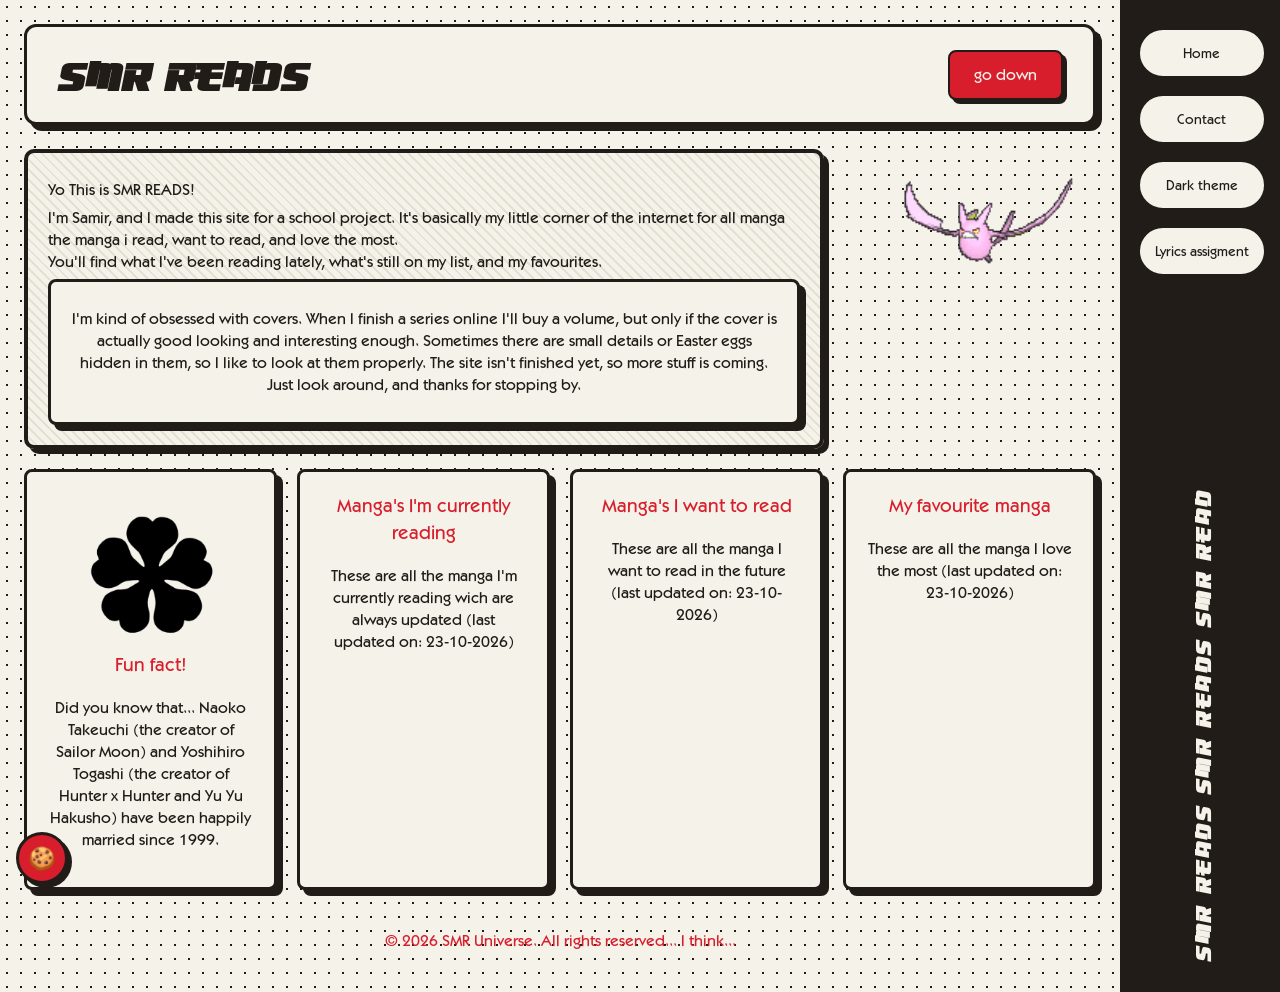
==== commit 7fba24c7: "update" ====
--- a/index.html
+++ b/index.html
@@ -36,8 +36,9 @@
 
       <section id="intro-tekst">
         <p>Yo This is SMR READS!</p>
-        <p>Yo, this is SMR READS! I'm Samir, and I made this site for a school project. 
+        <p>I'm Samir, and I made this site for a school project. 
           It's basically my little corner of the internet for all manga the manga i read, want to read, and love the most.
+          <BR>
           You'll find what I've been reading lately, what's still on my list, and my favourites.</p>
           <article>
         <p>I'm kind of obsessed with covers. When I finish a series online I'll buy a volume, 
--- a/assets/style/normal.css
+++ b/assets/style/normal.css
@@ -18,13 +18,16 @@
   background: #d8c9a8;
 }
 
-* { box-sizing: border-box; }
+* {
+  box-sizing: border-box;
+}
 
 html {
   scroll-behavior: smooth;
 }
 
 /* LAYOUT */
+
 body {
   display: grid;
   grid-template-columns: 1fr var(--side);
@@ -42,6 +45,7 @@
 }
 
 /* ZIJBALK */
+
 aside {
   grid-area: zijbalk;
   display: grid;
@@ -73,7 +77,10 @@
   border: 2px solid #f5f2ea;
   border-radius: 999px;
   background: #f5f2ea;
-  transition: transform .2s ease, background .2s ease, color .2s ease;
+  transition:
+    transform .2s ease,
+    background .2s ease,
+    color .2s ease;
 }
 
 aside nav a:hover {
@@ -93,6 +100,7 @@
 }
 
 /* KOP */
+
 header {
   grid-area: kop;
   display: grid;
@@ -113,9 +121,12 @@
   font-size: 3rem;
 }
 
-h1, h2 {
+h1,
+h2 {
   font-family: "OsakaRe", serif;
 }
+
+/* CTA BUTTON */
 
 #cta {
   padding: 12px 24px;
@@ -126,7 +137,10 @@
   border: 2px solid #211c18;
   border-radius: 8px;
   box-shadow: 4px 4px 0 #211c18;
-  transition: transform .15s ease, box-shadow .15s ease, background .15s ease;
+  transition:
+    transform .15s ease,
+    box-shadow .15s ease,
+    background .15s ease;
 }
 
 #cta:hover {
@@ -140,7 +154,9 @@
   box-shadow: 1px 1px 0 #211c18;
 }
 
-/* COOKIE KNOP + PANEEL (links onder) */
+/* COOKIE KNOP + PANEEL
+   De popup en popupknoppen blijven ongewijzigd. */
+
 #cookie-toggle {
   position: fixed;
   bottom: 1rem;
@@ -176,7 +192,9 @@
   box-shadow: 6px 6px 0 #84121c;
 }
 
-#cookie-popup[hidden] { display: none; }
+#cookie-popup[hidden] {
+  display: none;
+}
 
 #cookie-popup .cookie-head {
   display: flex;
@@ -184,7 +202,9 @@
   align-items: center;
 }
 
-#cookie-popup h2 { margin: 0; }
+#cookie-popup h2 {
+  margin: 0;
+}
 
 #cookie-close {
   width: 32px;
@@ -204,8 +224,14 @@
   border-radius: 6px;
 }
 
-#cookie-popup summary { cursor: pointer; }
-#cookie-popup ul { margin: .4rem 0 .2rem; padding-left: 1.1rem; }
+#cookie-popup summary {
+  cursor: pointer;
+}
+
+#cookie-popup ul {
+  margin: .4rem 0 .2rem;
+  padding-left: 1.1rem;
+}
 
 #cookie-popup .cookie-actions {
   display: flex;
@@ -229,6 +255,7 @@
 }
 
 /* INHOUD */
+
 main {
   grid-area: inhoud;
   display: grid;
@@ -264,11 +291,19 @@
   padding: 20px;
   border: 4px solid #211c18;
   border-radius: 10px;
-  background: repeating-linear-gradient(45deg, #f5f2ea 0, #f5f2ea 5px, #e4e0d4 5px, #e4e0d4 7px);
+  background: repeating-linear-gradient(
+    45deg,
+    #f5f2ea 0,
+    #f5f2ea 5px,
+    #e4e0d4 5px,
+    #e4e0d4 7px
+  );
   box-shadow: 5px 5px 0 #211c18;
 }
 
-#intro-tekst p { margin: 6px 0; }
+#intro-tekst p {
+  margin: 6px 0;
+}
 
 #versions {
   grid-area: overzicht;
@@ -276,6 +311,8 @@
   grid-template-columns: repeat(auto-fit, minmax(160px, 1fr));
   gap: 20px;
 }
+
+/* KAARTEN */
 
 article {
   padding: 20px;
@@ -284,7 +321,10 @@
   background: #f5f2ea;
   box-shadow: 6px 6px 0 #211c18;
   text-align: center;
-  transition: transform .2s ease, box-shadow .2s ease, background .2s ease;
+  transition:
+    transform .2s ease,
+    box-shadow .2s ease,
+    background .2s ease;
 }
 
 article:hover {
@@ -293,9 +333,13 @@
   box-shadow: 6px 6px 0 #d81e2c;
 }
 
-h3 { margin-top: 0; color: #d81e2c; }
+h3 {
+  margin-top: 0;
+  color: #d81e2c;
+}
 
 /* KLIKBARE KAARTEN */
+
 .kaart {
   display: block;
   color: inherit;
@@ -303,7 +347,9 @@
   border-radius: 8px;
 }
 
-.kaart article { height: 100%; }
+.kaart article {
+  height: 100%;
+}
 
 .kaart:active article {
   transform: translate(3px, 3px);
@@ -316,6 +362,7 @@
 }
 
 /* VOET */
+
 footer {
   grid-area: voet;
   margin: 0 24px 24px;
@@ -324,13 +371,32 @@
   font-weight: 700;
 }
 
-img, svg, video { display: block; max-width: 100%; height: auto; }
-button, summary { cursor: pointer; }
-button, input, select, textarea { font: inherit; }
+img,
+svg,
+video {
+  display: block;
+  max-width: 100%;
+  height: auto;
+}
+
+button,
+summary {
+  cursor: pointer;
+}
+
+button,
+input,
+select,
+textarea {
+  font: inherit;
+}
 
 /* MOBIEL */
+
 @media (max-width: 700px) {
-  :root { --side: clamp(100px, 25vw, 160px); }
+  :root {
+    --side: clamp(100px, 25vw, 160px);
+  }
 
   body {
     min-width: 0;
@@ -342,7 +408,9 @@
     border-left: 2px solid #211c18;
   }
 
-  aside nav ul { gap: 14px; }
+  aside nav ul {
+    gap: 14px;
+  }
 
   aside nav a {
     width: clamp(84px, 21vw, 124px);
@@ -380,27 +448,42 @@
     grid-template-rows: auto auto;
     grid-template-areas:
       "tekst plaatje"
-      "overzicht";
+      "overzicht overzicht";
     gap: 12px;
     margin: 12px 8px;
   }
 
-  .sectie-plaatje { min-height: 0; }
-  .sectie-plaatje img { width: min(220px, 100%); }
+  .sectie-plaatje {
+    min-height: 0;
+  }
+
+  .sectie-plaatje img {
+    width: min(220px, 100%);
+  }
 
   #intro-tekst,
-  article { padding: 16px; }
+  article {
+    padding: 16px;
+  }
 
   #versions {
-    grid-template-columns: repeat(auto-fit, minmax(min(100%, 130px), 1fr));
+    grid-template-columns: repeat(
+      auto-fit,
+      minmax(min(100%, 130px), 1fr)
+    );
     gap: 12px;
   }
 
-  footer { margin: 0 8px 12px; }
+  footer {
+    margin: 0 8px 12px;
+  }
 }
 
 /* MANGA PAGINA'S */
-main.lijst { display: block; }
+
+main.lijst {
+  display: block;
+}
 
 .manga-grid {
   display: grid;
@@ -426,23 +509,30 @@
 }
 
 /* KLAVER SPIN */
-.spin { transition: transform .4s ease; }
-
-.spin:hover { animation: spin 2s linear infinite; }
+
+.spin {
+  transition: transform .4s ease;
+}
+
 .spin:hover {
   animation: spin 1s linear infinite;
   transform-origin: center;
 }
 
 @keyframes spin {
-  to { transform: rotate(360deg); }
+  to {
+    transform: rotate(360deg);
+  }
 }
 
 @media (prefers-reduced-motion: reduce) {
-  .spin:hover { animation: none; }
+  .spin:hover {
+    animation: none;
+  }
 }
 
 /* CONTACT */
+
 .intro-kaart {
   display: flex;
   gap: 1.5rem;
@@ -452,11 +542,22 @@
   border: 4px solid #211c18;
   border-radius: 10px;
   box-shadow: 5px 5px 0 #211c18;
-  background: repeating-linear-gradient(45deg, #f5f2ea 0, #f5f2ea 5px, #e4e0d4 5px, #e4e0d4 7px);
-}
-
-.intro-kaart h3 { margin: 0 0 6px; }
-.intro-kaart p { margin: 0; }
+  background: repeating-linear-gradient(
+    45deg,
+    #f5f2ea 0,
+    #f5f2ea 5px,
+    #e4e0d4 5px,
+    #e4e0d4 7px
+  );
+}
+
+.intro-kaart h3 {
+  margin: 0 0 6px;
+}
+
+.intro-kaart p {
+  margin: 0;
+}
 
 .foto {
   width: 160px;
@@ -473,7 +574,9 @@
   gap: 20px;
 }
 
-.contact-grid a { color: #d81e2c; }
+.contact-grid a {
+  color: #ffd446;
+}
 
 @media (max-width: 600px) {
   .intro-kaart {
@@ -483,7 +586,10 @@
 }
 
 /* DARK MODE */
-html[data-theme="dark"] { color: #f5f2ea; }
+
+html[data-theme="dark"] {
+  color: #f5f2ea;
+}
 
 html[data-theme="dark"] body {
   background:
@@ -491,12 +597,16 @@
     #211c18;
 }
 
+/* ZIJBALK */
+
 html[data-theme="dark"] aside {
   background: #f5f2ea;
   border-left-color: #f5f2ea;
 }
 
-html[data-theme="dark"] aside h1 { color: #211c18; }
+html[data-theme="dark"] aside h1 {
+  color: #211c18;
+}
 
 html[data-theme="dark"] aside nav a {
   background: #211c18;
@@ -505,9 +615,13 @@
 }
 
 html[data-theme="dark"] aside nav a:hover {
-  background: #d81e2c;
-  border-color: #d81e2c;
-}
+  background: #ffd446;
+  border-color: #ffd446;
+  color: #211c18;
+  transform: scale(1.1) rotate(-3deg);
+}
+
+/* KOP EN KAARTEN */
 
 html[data-theme="dark"] header,
 html[data-theme="dark"] article {
@@ -516,27 +630,101 @@
   box-shadow: 6px 6px 0 #f5f2ea;
 }
 
-html[data-theme="dark"] header h2 { color: #f5f2ea; }
+html[data-theme="dark"] header h2 {
+  color: #f5f2ea;
+}
 
 html[data-theme="dark"] article:hover {
   background: #3a332d;
-  box-shadow: 6px 6px 0 #d81e2c;
-}
+  box-shadow: 6px 6px 0 #ffd446;
+}
+
+/* CTA HOVER IN DARK MODE */
+
+html[data-theme="dark"] #cta {
+  color: #211c18;
+  background: #ffd446;
+  border-color: #211c18;
+  box-shadow: 4px 4px 0 #f5f2ea;
+}
+
+html[data-theme="dark"] #cta:hover {
+  color: #211c18;
+  background: #ffe680;
+  transform: translate(-2px, -2px) rotate(-2deg);
+  box-shadow: 6px 6px 0 #f5f2ea;
+}
+
+html[data-theme="dark"] #cta:active {
+  transform: translate(2px, 2px);
+  box-shadow: 1px 1px 0 #f5f2ea;
+}
+
+/* INTRO EN CONTACTKAART */
 
 html[data-theme="dark"] #intro-tekst,
 html[data-theme="dark"] .intro-kaart {
   border-color: #f5f2ea;
   box-shadow: 5px 5px 0 #f5f2ea;
-  background: repeating-linear-gradient(45deg, #2e2823 0, #2e2823 5px, #373029 5px, #373029 7px);
-}
+  background: repeating-linear-gradient(
+    45deg,
+    #2e2823 0,
+    #2e2823 5px,
+    #373029 5px,
+    #373029 7px
+  );
+}
+
+/* MANGA AFBEELDINGEN */
 
 html[data-theme="dark"] .manga-grid img,
 html[data-theme="dark"] .plaatje-leeg,
-html[data-theme="dark"] .foto { border-color: #f5f2ea; }
-
-html[data-theme="dark"] .plaatje-leeg { background: #373029; }
+html[data-theme="dark"] .foto {
+  border-color: #f5f2ea;
+}
+
+html[data-theme="dark"] .plaatje-leeg {
+  background: #373029;
+}
+
+/* GELE ACCENTEN IN DARK MODE */
+
+html[data-theme="dark"] h3 {
+  color: #ffd446;
+}
+
+html[data-theme="dark"] footer {
+  color: #ffd446;
+}
+
+html[data-theme="dark"] .contact-grid a {
+  color: #ffd446;
+}
+
+html[data-theme="dark"] .kaart:focus-visible {
+  outline-color: #ffd446;
+}
+
+/* COOKIEKNOP LINKSONDER
+   Alleen deze knop wordt geel.
+   Cookie-popup en de knoppen daarin blijven hetzelfde. */
 
 html[data-theme="dark"] #cookie-toggle {
-  border-color: #f5f2ea;
-  box-shadow: 4px 4px 0 #f5f2ea;
+  background: #ffd446;
+  border-color: #211c18;
+  box-shadow: 4px 4px 0 #211c18;
+  transition: transform .2s ease;
+}
+
+html[data-theme="dark"] #cookie-toggle:hover {
+  background: #ffe680;
+  transform: rotate(-8deg) scale(1.08);
+}
+
+/* ANIMATIES RESPECTEREN TOEGANKELIJKHEIDSINSTELLINGEN */
+
+@media (prefers-reduced-motion: reduce) {
+  .spin:hover {
+    animation: none;
+  }
 }
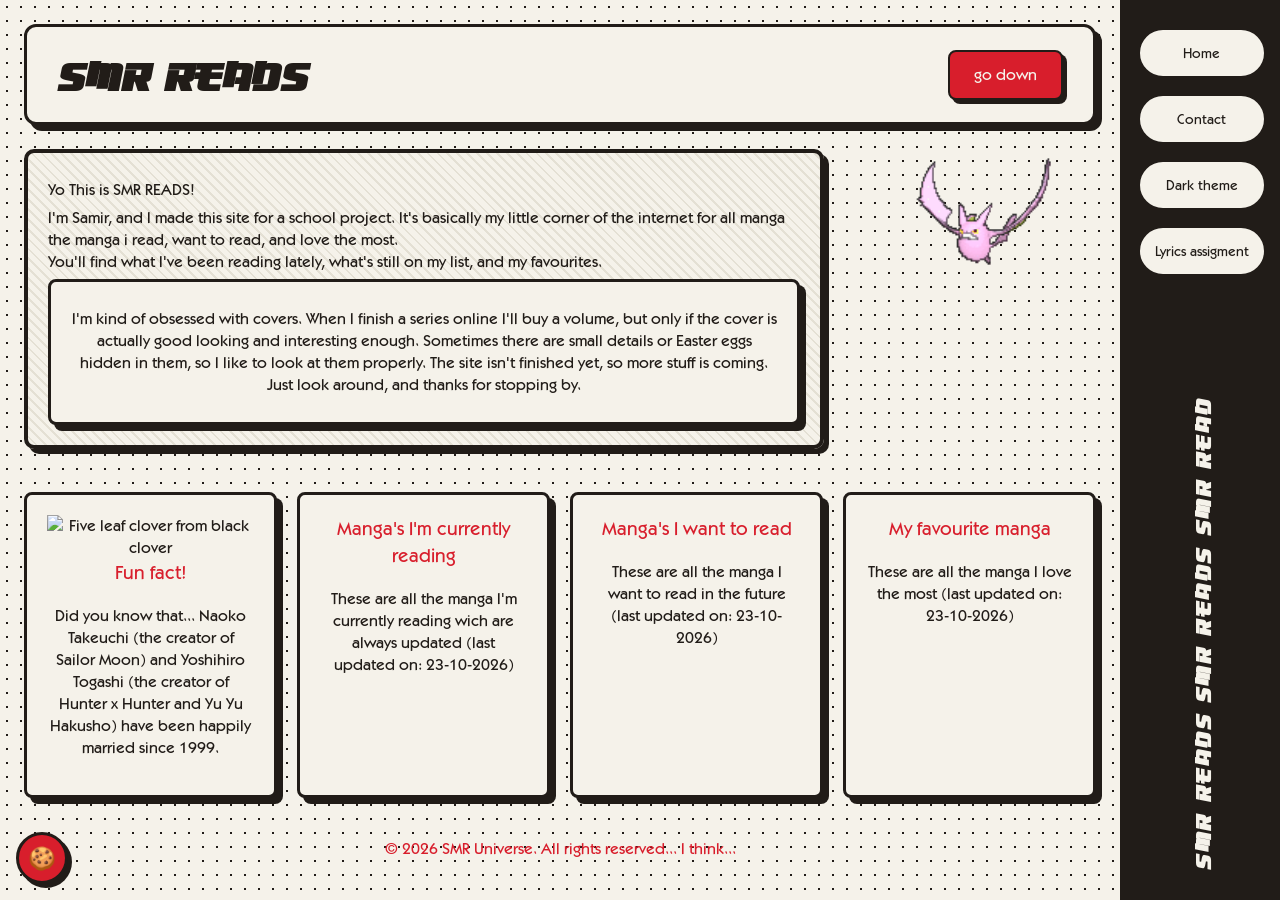
==== commit 426fac43: "no errors p[s" ====
--- a/index.html
+++ b/index.html
@@ -1,11 +1,11 @@
 <!doctype html>
 <html lang="nl">
   <head>
-    <meta charset="UTF-8" />
-    <meta name="viewport" content="width=device-width, initial-scale=1.0" />
-    <meta name="color-scheme" content="dark light" />
+    <meta charset="UTF-8">
+    <meta name="viewport" content="width=device-width, initial-scale=1.0">
+    <meta name="color-scheme" content="dark light">
     <title>SMR UNIVERSE</title>
-    <link rel="stylesheet" href="./assets/style/normal.css" />
+    <link rel="stylesheet" href="./assets/style/normal.css">
     <script src="./assets/theme.js"></script>
     <script src="./assets/cookie.js" defer></script>
   </head>
@@ -49,7 +49,7 @@
 
       <section id="versions">
         <article>
-          <img class="spin" src="assets/style/piccies/black clover.png" alt="Five leaf clover from black clover" />
+          <img class="spin" src="assets/style/piccies/black-clover.png" alt="Five leaf clover from black clover" />
           <h3>Fun fact!</h3>
           <p>Did you know that... Naoko Takeuchi (the creator of Sailor Moon) and Yoshihiro Togashi (the creator of Hunter x Hunter and Yu Yu Hakusho) have been happily married since 1999.</p>
         </article>
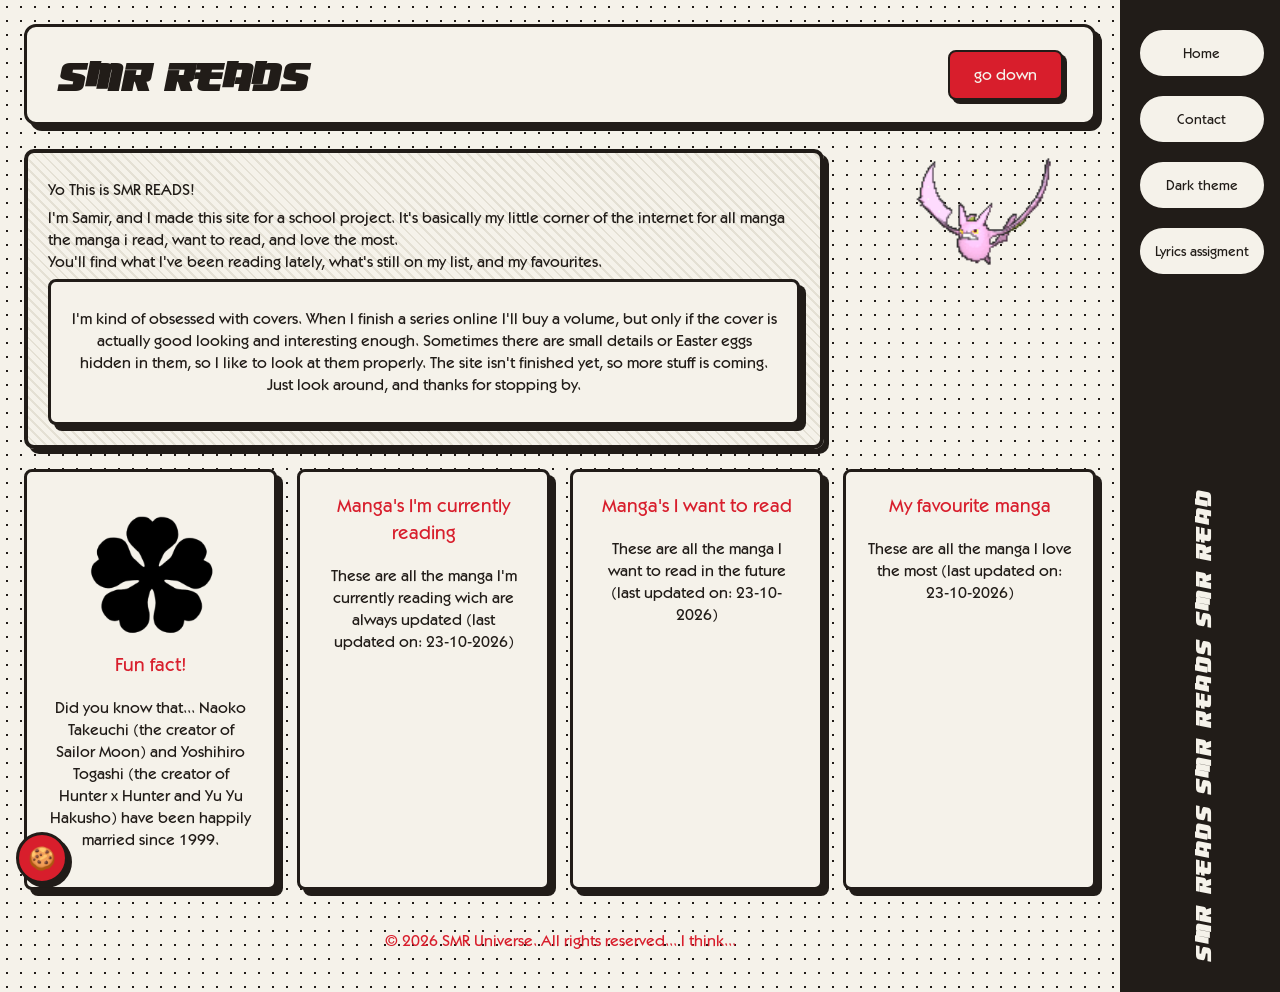
==== commit bf0f148a: "hh" ====
--- a/index.html
+++ b/index.html
@@ -17,7 +17,7 @@
           <li><a href="/">Home</a></li>
           <li><a href="/contact.html">Contact</a></li>
           <li><a href="#" id="theme-toggle">Dark theme</a></li>
-          <li><a href="/Intergalactic lyrics/intergalactic.html">Lyrics assigment
+          <li><a href="/Intergalacticlyrics/intergalactic.html">Lyrics assigment
           </a></li>
         </ul>
       </nav>
@@ -49,7 +49,7 @@
 
       <section id="versions">
         <article>
-          <img class="spin" src="assets/style/piccies/black-clover.png" alt="Five leaf clover from black clover" />
+          <img class="spin" src="assets/style/piccies/blackclover.png" alt="Five leaf clover from black clover" />
           <h3>Fun fact!</h3>
           <p>Did you know that... Naoko Takeuchi (the creator of Sailor Moon) and Yoshihiro Togashi (the creator of Hunter x Hunter and Yu Yu Hakusho) have been happily married since 1999.</p>
         </article>
